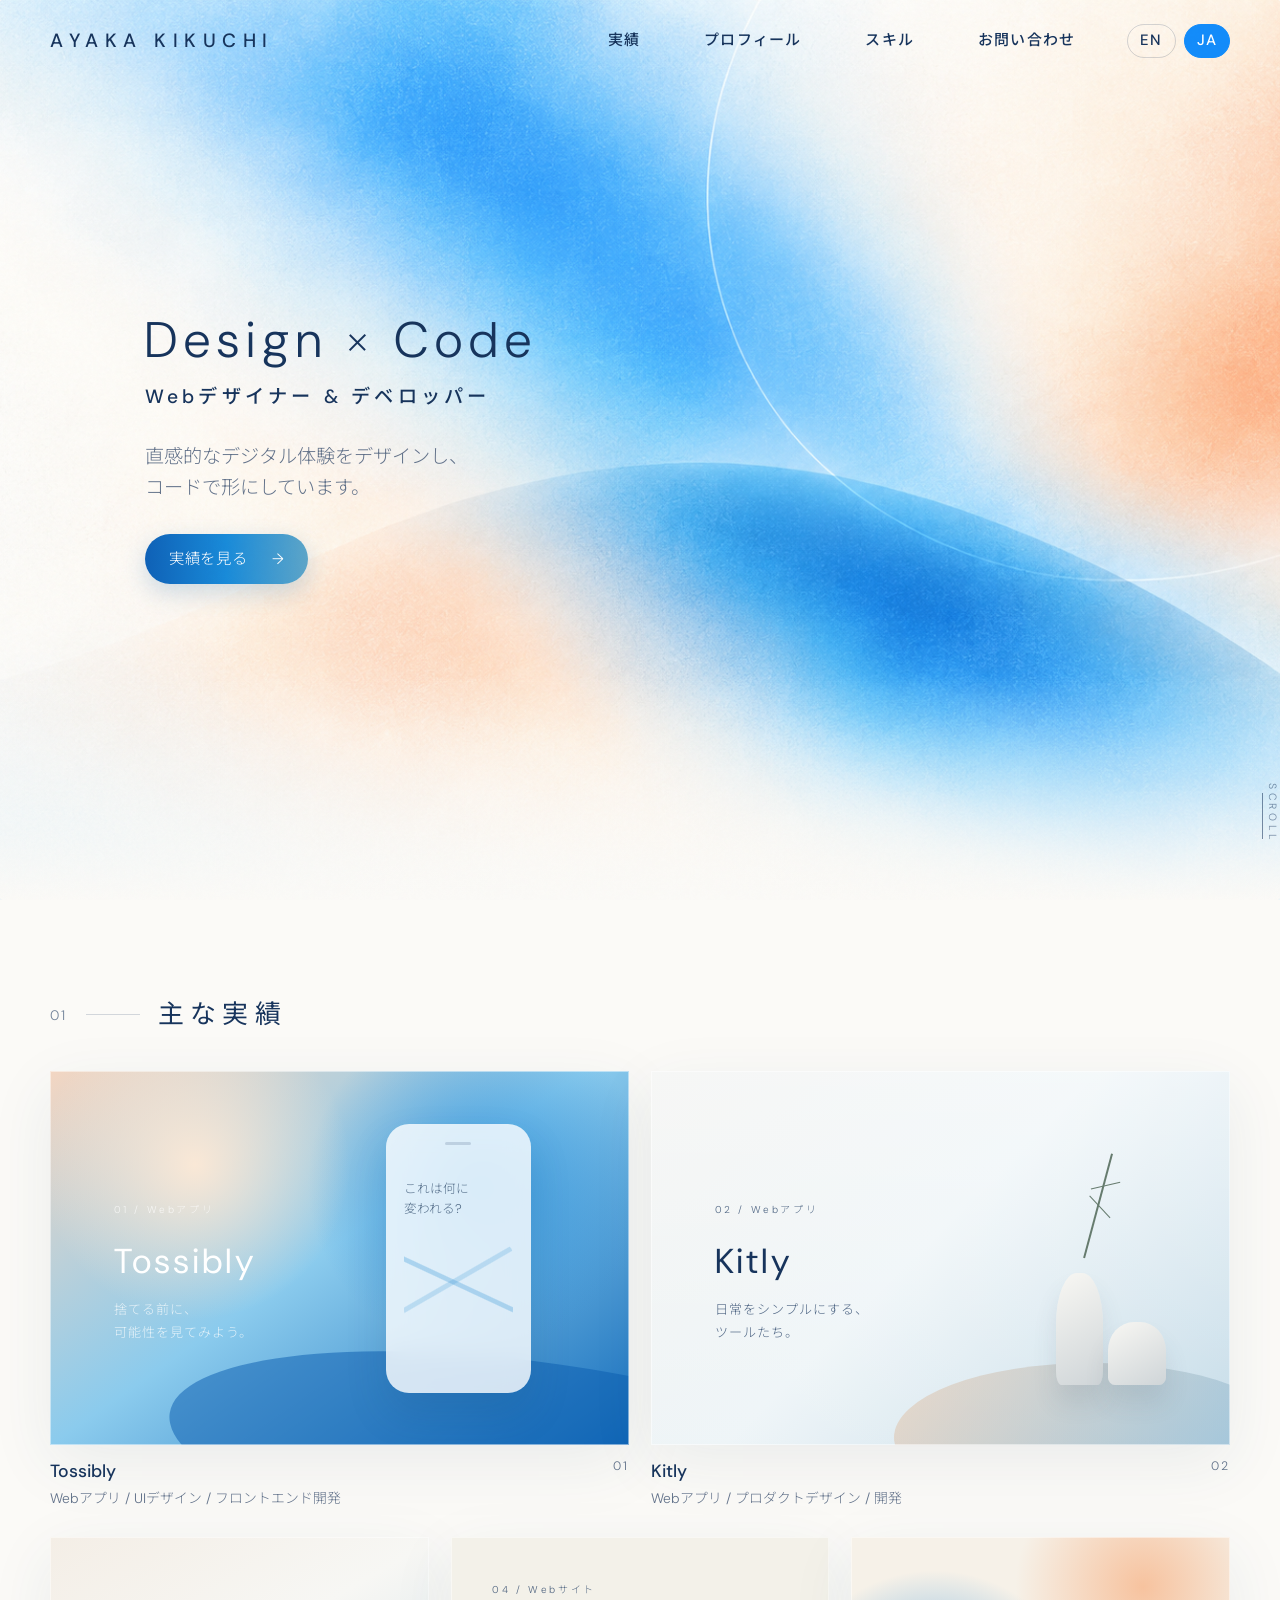
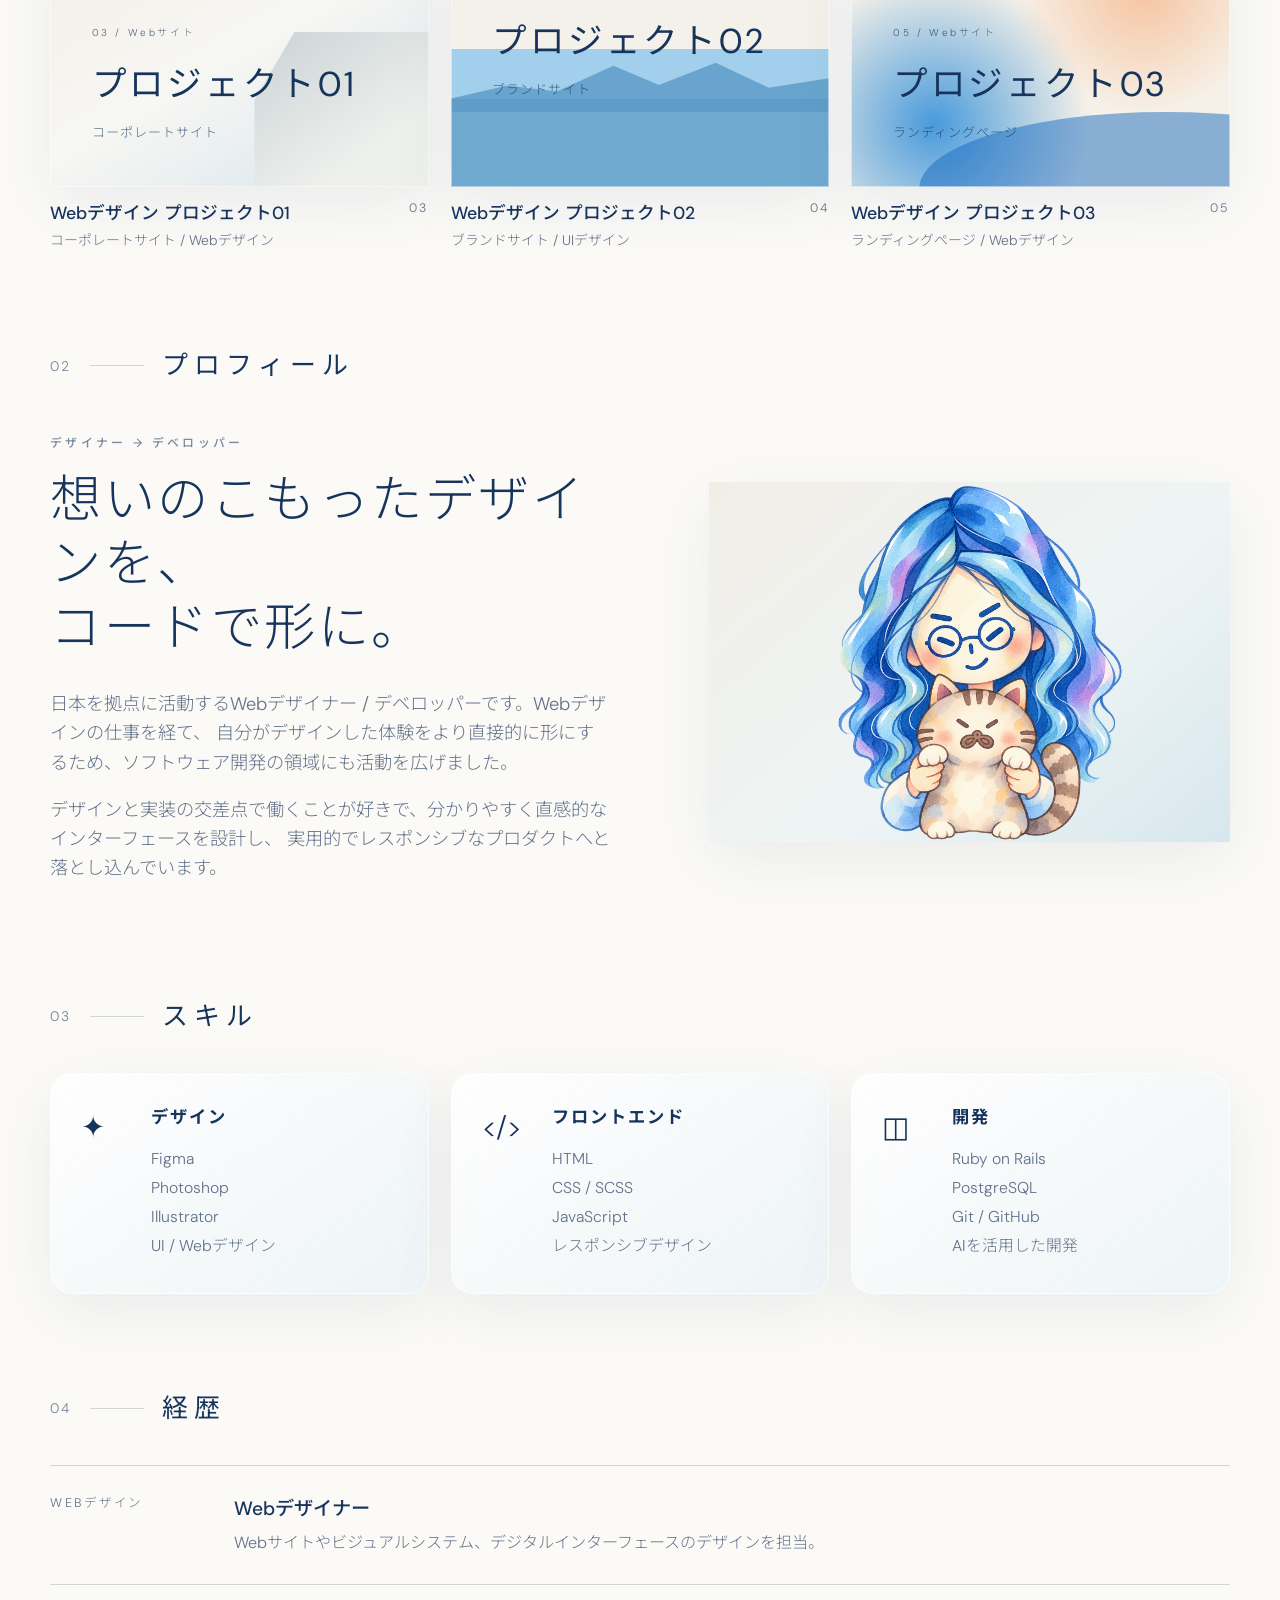
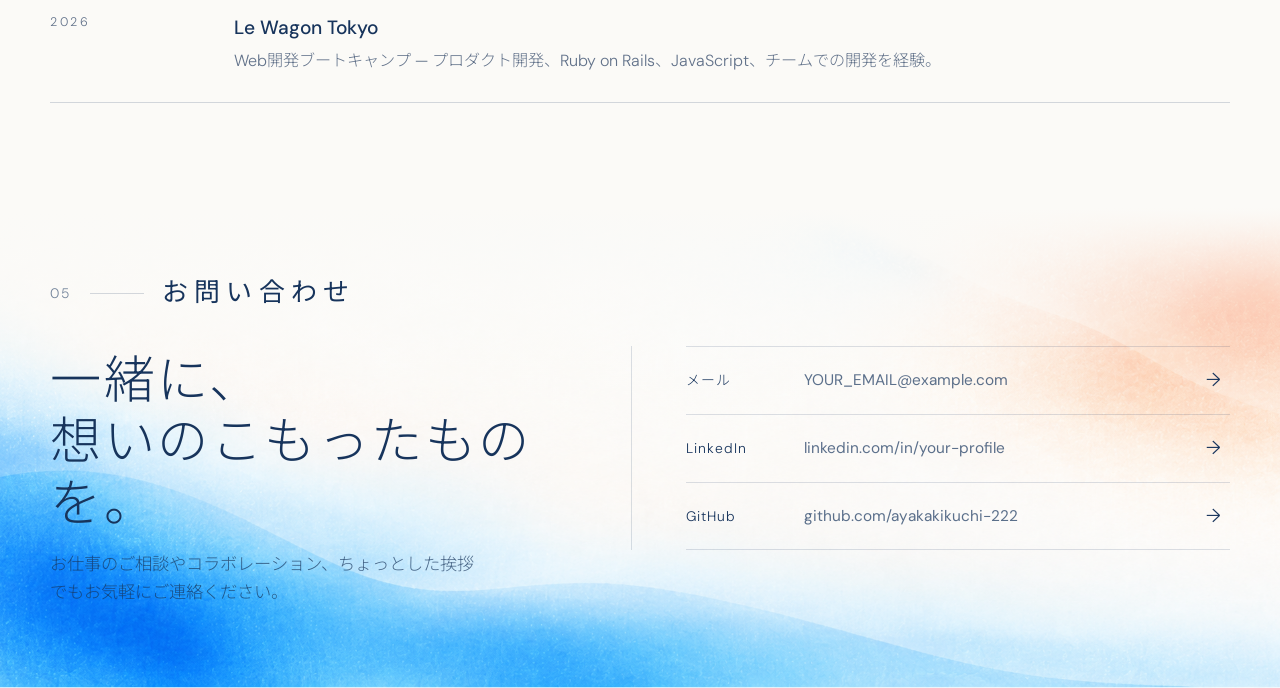
==== ja/index.html @ e50051cc "Developing profile page" ====
<!DOCTYPE html>
<html lang="ja">
<head>
  <meta charset="UTF-8" />
  <meta name="viewport" content="width=device-width, initial-scale=1.0" />
  <meta name="description" content="Ayaka Kikuchi — Webデザイナー / デベロッパーのポートフォリオ。" />
  <title>Ayaka Kikuchi | Design × Code</title>

  <link rel="preconnect" href="https://fonts.googleapis.com" />
  <link rel="preconnect" href="https://fonts.gstatic.com" crossorigin />
  <link
    href="https://fonts.googleapis.com/css2?family=DM+Sans:wght@300;400;500;600&family=Noto+Sans+JP:wght@300;400;500&display=swap"
    rel="stylesheet"
  />

  <link rel="stylesheet" href="../style.css" />
  <script src="../script.js" defer></script>
</head>
<body>
  <header class="site-header">
    <a class="brand" href="#top" aria-label="Ayaka Kikuchi home">AYAKA KIKUCHI</a>

    <button class="menu-toggle" type="button" aria-label="Open navigation" aria-expanded="false">
      <span></span>
      <span></span>
    </button>

    <nav class="site-nav" aria-label="Primary navigation">
      <a href="#work">実績</a>
      <a href="#about">プロフィール</a>
      <a href="#skills">スキル</a>
      <a href="#contact">お問い合わせ</a>
      <div class="lang-switch" aria-label="Language">
        <a href="../index.html" class="lang-switch__link">EN</a>
        <a href="index.html" class="lang-switch__link is-active">JA</a>
      </div>
    </nav>
  </header>

  <main id="top">
    <section class="hero">
      <div class="hero-inner">
        <div class="hero-copy reveal">
          <h1>Design <span>×</span> Code</h1>
          <p class="hero-role">Webデザイナー & デベロッパー</p>
          <p class="hero-lead">
            直感的なデジタル体験をデザインし、<br />
            コードで形にしています。
          </p>
          <a class="button button--primary" href="#work">実績を見る <span>→</span></a>
        </div>
      </div>

      <span class="scroll-note">SCROLL</span>
    </section>

    <section class="work section-shell" id="work">
      <div class="section-heading reveal">
        <div class="section-heading__title">
          <span>01</span>
          <i></i>
          <h2>主な実績</h2>
        </div>
      </div>

      <div class="project-grid project-grid--featured">
        <article class="project-card project-card--large reveal">
          <a href="#" class="project-card__visual project-visual project-visual--tossibly" aria-label="Tossibly project">
            <div class="project-visual__copy">
              <span>01 / Webアプリ</span>
              <strong>Tossibly</strong>
              <small>捨てる前に、<br />可能性を見てみよう。</small>
            </div>
            <div class="phone-mockup">
              <span class="phone-mockup__dot"></span>
              <p>これは何に<br />変われる?</p>
              <div class="mini-chart"></div>
            </div>
          </a>
          <div class="project-card__meta">
            <div>
              <h3>Tossibly</h3>
              <p>Webアプリ / UIデザイン / フロントエンド開発</p>
            </div>
            <span>01</span>
          </div>
        </article>

        <article class="project-card project-card--large reveal">
          <a href="#" class="project-card__visual project-visual project-visual--kitly" aria-label="Kitly project">
            <div class="project-visual__copy project-visual__copy--dark">
              <span>02 / Webアプリ</span>
              <strong>Kitly</strong>
              <small>日常をシンプルにする、<br />ツールたち。</small>
            </div>
            <div class="kitly-object kitly-object--one"></div>
            <div class="kitly-object kitly-object--two"></div>
            <div class="kitly-branch"></div>
          </a>
          <div class="project-card__meta">
            <div>
              <h3>Kitly</h3>
              <p>Webアプリ / プロダクトデザイン / 開発</p>
            </div>
            <span>02</span>
          </div>
        </article>
      </div>

      <div class="project-grid project-grid--small">
        <article class="project-card reveal">
          <a href="#" class="project-card__visual project-visual project-visual--web01" aria-label="Web Design Project 01">
            <div class="project-visual__copy project-visual__copy--dark">
              <span>03 / Webサイト</span>
              <strong>プロジェクト01</strong>
              <small>コーポレートサイト</small>
            </div>
            <div class="architecture-block"></div>
          </a>
          <div class="project-card__meta">
            <div>
              <h3>Webデザイン プロジェクト01</h3>
              <p>コーポレートサイト / Webデザイン</p>
            </div>
            <span>03</span>
          </div>
        </article>

        <article class="project-card reveal">
          <a href="#" class="project-card__visual project-visual project-visual--web02" aria-label="Web Design Project 02">
            <div class="project-visual__copy project-visual__copy--dark project-visual__copy--top">
              <span>04 / Webサイト</span>
              <strong>プロジェクト02</strong>
              <small>ブランドサイト</small>
            </div>
            <div class="landscape"></div>
          </a>
          <div class="project-card__meta">
            <div>
              <h3>Webデザイン プロジェクト02</h3>
              <p>ブランドサイト / UIデザイン</p>
            </div>
            <span>04</span>
          </div>
        </article>

        <article class="project-card reveal">
          <a href="#" class="project-card__visual project-visual project-visual--web03" aria-label="Web Design Project 03">
            <div class="project-visual__copy project-visual__copy--dark">
              <span>05 / Webサイト</span>
              <strong>プロジェクト03</strong>
              <small>ランディングページ</small>
            </div>
          </a>
          <div class="project-card__meta">
            <div>
              <h3>Webデザイン プロジェクト03</h3>
              <p>ランディングページ / Webデザイン</p>
            </div>
            <span>05</span>
          </div>
        </article>
      </div>
    </section>

    <section class="about section-shell" id="about">
      <div class="section-heading reveal">
        <div class="section-heading__title">
          <span>02</span>
          <i></i>
          <h2>プロフィール</h2>
        </div>
      </div>

      <div class="about-grid">
        <div class="about-copy reveal">
          <p class="about-kicker">デザイナー → デベロッパー</p>
          <h3>想いのこもったデザインを、<br />コードで形に。</h3>
          <p>
            日本を拠点に活動するWebデザイナー / デベロッパーです。Webデザインの仕事を経て、
            自分がデザインした体験をより直接的に形にするため、ソフトウェア開発の領域にも活動を広げました。
          </p>
          <p>
            デザインと実装の交差点で働くことが好きで、分かりやすく直感的なインターフェースを設計し、
            実用的でレスポンシブなプロダクトへと落とし込んでいます。
          </p>
        </div>

        <div class="about-art reveal">
          <img src="../images/me-illustration.png" alt="菊地彩のイラスト" />
        </div>
      </div>
    </section>

    <section class="skills section-shell" id="skills">
      <div class="section-heading reveal">
        <div class="section-heading__title">
          <span>03</span>
          <i></i>
          <h2>スキル</h2>
        </div>
      </div>

      <div class="skill-grid">
        <article class="skill-card reveal">
          <span class="skill-card__icon">✦</span>
          <div>
            <h3>デザイン</h3>
            <p>Figma</p>
            <p>Photoshop</p>
            <p>Illustrator</p>
            <p>UI / Webデザイン</p>
          </div>
        </article>

        <article class="skill-card reveal">
          <span class="skill-card__icon">&lt;/&gt;</span>
          <div>
            <h3>フロントエンド</h3>
            <p>HTML</p>
            <p>CSS / SCSS</p>
            <p>JavaScript</p>
            <p>レスポンシブデザイン</p>
          </div>
        </article>

        <article class="skill-card reveal">
          <span class="skill-card__icon">◫</span>
          <div>
            <h3>開発</h3>
            <p>Ruby on Rails</p>
            <p>PostgreSQL</p>
            <p>Git / GitHub</p>
            <p>AIを活用した開発</p>
          </div>
        </article>
      </div>
    </section>

    <section class="experience section-shell">
      <div class="section-heading reveal">
        <div class="section-heading__title">
          <span>04</span>
          <i></i>
          <h2>経歴</h2>
        </div>
      </div>

      <div class="experience-list reveal">
        <div class="experience-row">
          <span>WEBデザイン</span>
          <div>
            <h3>Webデザイナー</h3>
            <p>Webサイトやビジュアルシステム、デジタルインターフェースのデザインを担当。</p>
          </div>
        </div>
        <div class="experience-row">
          <span>2026</span>
          <div>
            <h3>Le Wagon Tokyo</h3>
            <p>Web開発ブートキャンプ — プロダクト開発、Ruby on Rails、JavaScript、チームでの開発を経験。</p>
          </div>
        </div>
      </div>
    </section>

    <section class="contact" id="contact">
      <div class="section-shell contact-inner">
        <div class="contact-copy reveal">
          <div class="section-heading section-heading--light">
            <div class="section-heading__title">
              <span>05</span>
              <i></i>
              <h2>お問い合わせ</h2>
            </div>
          </div>
          <h3>一緒に、<br />想いのこもったものを。</h3>
          <p>お仕事のご相談やコラボレーション、ちょっとした挨拶でもお気軽にご連絡ください。</p>
        </div>

        <div class="contact-links reveal">
          <a href="mailto:YOUR_EMAIL@example.com">
            <span>メール</span>
            <strong>YOUR_EMAIL@example.com</strong>
            <i>→</i>
          </a>
          <a href="YOUR_LINKEDIN_URL" target="_blank" rel="noreferrer">
            <span>LinkedIn</span>
            <strong>linkedin.com/in/your-profile</strong>
            <i>→</i>
          </a>
          <a href="https://github.com/ayakakikuchi-222" target="_blank" rel="noreferrer">
            <span>GitHub</span>
            <strong>github.com/ayakakikuchi-222</strong>
            <i>→</i>
          </a>
        </div>
      </div>
    </section>
  </main>
</body>
</html>
---- style.css ----
:root {
  --ink: #17345c;
  --ink-soft: #62728a;
  --paper: #fbfaf7;
  --paper-blue: #eff6fb;
  --blue: #198bd9;
  --blue-deep: #0f61b7;
  --blue-light: #86c9ee;
  --orange: #f0a272;
  --orange-light: #f7d2bb;
  --line: rgba(23, 52, 92, 0.18);
  --card: rgba(255, 255, 255, 0.62);
  --radius: 22px;
  --shadow: 0 18px 60px rgba(42, 72, 102, 0.08);
  --mainblue: #138CFA;
  --mainorange: #FD9466;
}

* {
  box-sizing: border-box;
}

html {
  scroll-behavior: smooth;
  font-size: 120%;
}

body {
  margin: 0;
  color: var(--ink);
  background: var(--paper);
  font-family: "DM Sans", "Noto Sans JP", sans-serif;
  font-weight: 300;
  line-height: 1.6;
  overflow-x: hidden;
}

body::before {
  content: "";
  position: fixed;
  inset: 0;
  pointer-events: none;
  z-index: 99;
  opacity: 0.19;
  mix-blend-mode: multiply;
  background-image: url("data:image/svg+xml,%3Csvg viewBox='0 0 180 180' xmlns='http://www.w3.org/2000/svg'%3E%3Cfilter id='noise'%3E%3CfeTurbulence type='fractalNoise' baseFrequency='.85' numOctaves='4' stitchTiles='stitch'/%3E%3C/filter%3E%3Crect width='100%25' height='100%25' filter='url(%23noise)' opacity='.09'/%3E%3C/svg%3E");
}

a {
  color: inherit;
  text-decoration: none;
}

button,
a {
  -webkit-tap-highlight-color: transparent;
}

.section-shell,
.site-header {
  width: min(1180px, calc(100% - 64px));
  margin-inline: auto;
}

.site-header {
  height: 82px;
  display: flex;
  align-items: center;
  justify-content: space-between;
  position: fixed;
  top: 0;
  left: 0;
  right: 0;
  z-index: 50;
  background: rgba(251, 250, 247, 0);
  backdrop-filter: blur(0px);
  -webkit-backdrop-filter: blur(0px);
  transition: background .4s ease, backdrop-filter .4s ease, -webkit-backdrop-filter .4s ease;
}

.site-header.is-scrolled {
  background: rgba(251, 250, 247, 0.68);
  backdrop-filter: blur(16px);
  -webkit-backdrop-filter: blur(16px);
}

.brand {
  font-size: 1rem;
  font-weight: 500;
  letter-spacing: 0.34em;
}

.site-nav {
  display: flex;
  align-items: center;
  gap: 40px;
}

.site-nav a {
  font-size: 0.78rem;
  font-weight: 500;
  letter-spacing: 0.08em;
  padding: 4px 12px;
  border-radius: 999px;
  transition: background-color 0.25s ease, color 0.25s ease;
}

.site-nav a:hover {
  background-color: var(--blue-deep);
  color: #fff;
}

.lang-switch {
  display: flex;
  align-items: center;
  gap: 8px;
}

.lang-switch__link {
  border: 1px solid var(--line);
}

.lang-switch__link:hover {
  border-color: var(--mainblue);
}

.lang-switch__link.is-active {
  background-color: var(--mainblue);
  color: #fff;
  border-color: var(--mainblue);
}

.menu-toggle {
  display: none;
  border: 0;
  background: transparent;
  padding: 8px;
}

.menu-toggle span {
  width: 22px;
  height: 1px;
  background: var(--ink);
  display: block;
  margin: 5px 0;
}

.hero {
  min-height: 100vh;
  position: relative;
  display: flex;
  align-items: center;
  overflow: hidden;
  border-radius: 2px;
  isolation: isolate;
  background-image: url("images/hero-bg-desktop.png");
  background-size: cover;
  background-position: center;
  background-repeat: no-repeat;
}

.hero::before {
  content: "";
  position: absolute;
  left: 0;
  right: 0;
  bottom: 0;
  height: 25vh;
  z-index: -1;
  pointer-events: none;
  background: linear-gradient(to bottom, transparent, var(--paper));
}

.hero-inner {
  width: 78%;
  margin-inline: auto;
  position: relative;
  z-index: 2;
}

.hero-copy {
  padding-left: 4px;
  max-width: 620px;
  position: relative;
}

.hero h1 {
  margin: 0;
  font-size: clamp(2.6rem, 3vw, 3.8rem);
  line-height: 0.96;
  font-weight: 300;
  letter-spacing: 0.14em;
  white-space: nowrap;
}

.hero h1 span {
  font-weight: 200;
}

.hero-role {
  margin: 18px 0 0;
  font-size: 1rem;
  font-weight: 500;
  letter-spacing: 0.22em;
}

.hero-lead {
  margin: 30px 0 0;
  color: var(--ink-soft);
  font-size: 1rem;
}

.button {
  display: inline-flex;
  align-items: center;
  gap: 24px;
  margin-top: 30px;
  padding: 13px 24px;
  border-radius: 999px;
  font-size: 0.8rem;
  letter-spacing: 0.05em;
}

.button--primary {
  color: #fff;
  background: linear-gradient(90deg, var(--blue-deep), var(--blue), #5da5c8);
  box-shadow: 0 9px 25px rgba(35, 116, 177, 0.22);
  transition: transform .25s ease, box-shadow .25s ease;
}

.button--primary:hover {
  transform: translateY(-2px);
  box-shadow: 0 12px 28px rgba(35, 116, 177, 0.3);
}

.scroll-note {
  position: absolute;
  right: 0;
  bottom: 56px;
  writing-mode: vertical-rl;
  font-size: 0.55rem;
  letter-spacing: 0.35em;
  opacity: .55;
}

.scroll-note::after {
  content: "";
  display: block;
  width: 1px;
  height: 46px;
  margin: 10px auto 0;
  background: currentColor;
}

.work,
.about,
.skills,
.experience {
  padding-top: 94px;
}

.section-heading {
  display: flex;
  align-items: center;
  justify-content: space-between;
  margin-bottom: 36px;
}

.section-heading__title {
  display: flex;
  align-items: center;
  gap: 18px;
}

.section-heading__title > span {
  font-size: 0.72rem;
  letter-spacing: 0.18em;
  opacity: .6;
}

.section-heading__title i {
  width: 54px;
  height: 1px;
  background: var(--line);
}

.section-heading h2 {
  margin: 0;
  font-size: 1.35rem;
  font-weight: 400;
  letter-spacing: 0.24em;
}

.project-grid {
  display: grid;
  gap: 22px;
}

.project-grid--featured {
  grid-template-columns: repeat(2, minmax(0, 1fr));
}

.project-grid--small {
  grid-template-columns: repeat(3, minmax(0, 1fr));
  margin-top: 28px;
}

.project-card__visual {
  display: block;
  aspect-ratio: 1.52 / 1;
  position: relative;
  overflow: hidden;
  background: #eef3f5;
  box-shadow: var(--shadow);
}

.project-card--large .project-card__visual {
  aspect-ratio: 1.55 / 1;
}

.project-card__visual::after {
  content: "";
  position: absolute;
  inset: 0;
  border: 1px solid rgba(255,255,255,.48);
  pointer-events: none;
}

.project-card__meta {
  display: flex;
  justify-content: space-between;
  gap: 20px;
  margin-top: 12px;
}

.project-card__meta h3 {
  margin: 0;
  font-size: .92rem;
  font-weight: 500;
}

.project-card__meta p {
  margin: 2px 0 0;
  font-size: .72rem;
  color: var(--ink-soft);
}

.project-card__meta > span {
  font-size: .64rem;
  letter-spacing: .18em;
  color: var(--ink-soft);
}

.project-visual__copy {
  position: absolute;
  left: 11%;
  top: 35%;
  z-index: 3;
  color: white;
}

.project-visual__copy--dark {
  color: var(--ink);
}

.project-visual__copy--top {
  top: 18%;
}

.project-visual__copy span {
  display: block;
  margin-bottom: 16px;
  font-size: .52rem;
  letter-spacing: .26em;
  opacity: .72;
}

.project-visual__copy strong {
  display: block;
  font-size: 1.8rem;
  font-weight: 400;
  letter-spacing: .08em;
}

.project-visual__copy small {
  display: block;
  margin-top: 10px;
  font-size: .68rem;
  line-height: 1.7;
  letter-spacing: .08em;
  opacity: .74;
}

.project-visual--tossibly {
  background:
    radial-gradient(circle at 25% 25%, rgba(255, 234, 214, .92), transparent 30%),
    radial-gradient(circle at 74% 30%, rgba(49, 148, 221, .84), transparent 34%),
    linear-gradient(145deg, #f3d6c2 0%, #8bcbed 48%, #176fbd 100%);
}

.project-visual--tossibly::before {
  content: "";
  position: absolute;
  width: 130%;
  height: 55%;
  left: 20%;
  bottom: -33%;
  border-radius: 50%;
  background: rgba(12, 94, 177, .52);
  transform: rotate(8deg);
}

.phone-mockup {
  width: 25%;
  min-width: 108px;
  height: 72%;
  border-radius: 23px;
  background: rgba(255,255,255,.8);
  position: absolute;
  right: 17%;
  top: 14%;
  padding: 18px;
  box-shadow: 0 20px 40px rgba(23, 74, 113, .15);
  backdrop-filter: blur(12px);
}

.phone-mockup__dot {
  width: 26px;
  height: 3px;
  border-radius: 999px;
  display: block;
  margin: 0 auto 34px;
  background: rgba(23,52,92,.16);
}

.phone-mockup p {
  margin: 0;
  color: #58718c;
  font-size: .66rem;
  line-height: 1.6;
}

.mini-chart {
  height: 34%;
  margin-top: 24px;
  border-radius: 12px;
  background:
    linear-gradient(150deg, transparent 45%, rgba(72,159,218,.25) 46%, rgba(72,159,218,.25) 49%, transparent 50%),
    linear-gradient(25deg, transparent 46%, rgba(72,159,218,.35) 47%, rgba(72,159,218,.35) 50%, transparent 51%);
}

.project-visual--kitly {
  background:
    linear-gradient(180deg, rgba(255,255,255,.42), rgba(255,255,255,.08)),
    linear-gradient(135deg, #f0f1ef 0%, #edf4f7 47%, #bfd8e6 100%);
}

.project-visual--kitly::before {
  content: "";
  position: absolute;
  width: 68%;
  height: 40%;
  right: -10%;
  bottom: -18%;
  border-radius: 50%;
  background: linear-gradient(120deg, rgba(233, 178, 134, .38), rgba(105, 173, 216, .45));
}

.kitly-object {
  position: absolute;
  bottom: 16%;
  background: linear-gradient(150deg, #f8f7f3, #cfd5d8);
  box-shadow: 0 18px 25px rgba(63,82,96,.12);
}

.kitly-object--one {
  width: 8%;
  height: 30%;
  right: 22%;
  border-radius: 45% 45% 12% 12%;
}

.kitly-object--two {
  width: 10%;
  height: 17%;
  right: 11%;
  border-radius: 45% 45% 12% 12%;
}

.kitly-branch {
  position: absolute;
  width: 2px;
  height: 29%;
  right: 25%;
  top: 21%;
  background: #667b6e;
  transform: rotate(15deg);
  transform-origin: bottom;
}

.kitly-branch::before,
.kitly-branch::after {
  content: "";
  position: absolute;
  width: 30px;
  height: 1px;
  background: #667b6e;
  left: -12px;
}

.kitly-branch::before {
  top: 30%;
  transform: rotate(-28deg);
}

.kitly-branch::after {
  top: 50%;
  transform: rotate(32deg);
}

.project-visual--web01 {
  background: linear-gradient(150deg, #f4eee6 0%, #f7f7f4 48%, #d6e3ea 100%);
}

.architecture-block {
  width: 48%;
  height: 80%;
  position: absolute;
  right: -2%;
  bottom: -18%;
  background: linear-gradient(145deg, #cad3d5, #eef0ed 62%);
  clip-path: polygon(22% 0, 100% 0, 100% 100%, 0 100%, 0 34%);
}

.project-visual--web02 {
  background: linear-gradient(#f3f1e9 0 45%, #a2cfeb 45% 65%, #6fa9d0 65% 100%);
}

.landscape {
  position: absolute;
  left: 0;
  right: 0;
  bottom: 30%;
  height: 24%;
  background: #5c9bc7;
  clip-path: polygon(0 78%, 15% 56%, 28% 66%, 43% 23%, 55% 55%, 70% 18%, 84% 60%, 100% 44%, 100% 100%, 0 100%);
  opacity: .82;
}

.project-visual--web03 {
  background:
    radial-gradient(circle at 77% 20%, rgba(247,179,134,.75), transparent 36%),
    radial-gradient(circle at 22% 75%, rgba(53,145,218,.9), transparent 44%),
    #f6f1e8;
}

.project-visual--web03::before {
  content: "";
  position: absolute;
  width: 130%;
  height: 62%;
  left: 18%;
  bottom: -32%;
  border-radius: 50%;
  background: rgba(16, 101, 191, .48);
}

.about-grid {
  display: grid;
  grid-template-columns: minmax(0, 1fr) minmax(420px, .9fr);
  gap: 80px;
  align-items: center;
}

.about-kicker {
  font-size: .62rem;
  letter-spacing: .28em;
  font-weight: 500;
  opacity: .58;
}

.about-copy h3 {
  margin: 15px 0 30px;
  font-size: clamp(2.1rem, 4vw, 3.6rem);
  font-weight: 300;
  line-height: 1.25;
  letter-spacing: .05em;
}

.about-copy > p:not(.about-kicker) {
  color: var(--ink-soft);
  max-width: 560px;
  font-size: .95rem;
}

.about-art {
  aspect-ratio: 1.45 / 1;
  position: relative;
  overflow: hidden;
  background: linear-gradient(140deg, #f1eee7 0%, #eef4f5 58%, #d7e7ed 100%);
  box-shadow: var(--shadow);
}

.about-art img {
  width: 100%;
  height: 100%;
  object-fit: contain;
  object-position: center;
  display: block;
}

.skill-grid {
  display: grid;
  grid-template-columns: repeat(3, 1fr);
  gap: 22px;
}

.skill-card {
  min-height: 190px;
  border-radius: var(--radius);
  padding: 30px;
  display: flex;
  align-items: flex-start;
  gap: 28px;
  background: linear-gradient(145deg, rgba(255,255,255,.84), rgba(232,241,246,.7));
  border: 1px solid rgba(255,255,255,.7);
  box-shadow: var(--shadow);
}

.skill-card__icon {
  min-width: 42px;
  font-size: 1.5rem;
}

.skill-card h3 {
  margin: 0 0 14px;
  font-size: .9rem;
  letter-spacing: .12em;
}

.skill-card p {
  margin: 4px 0;
  color: var(--ink-soft);
  font-size: .82rem;
}

.experience {
  padding-bottom: 105px;
}

.experience-list {
  border-top: 1px solid var(--line);
}

.experience-row {
  display: grid;
  grid-template-columns: 160px 1fr;
  gap: 24px;
  padding: 28px 0;
  border-bottom: 1px solid var(--line);
}

.experience-row > span {
  font-size: .65rem;
  letter-spacing: .22em;
  color: var(--ink-soft);
}

.experience-row h3 {
  margin: 0;
  font-size: 1rem;
  font-weight: 500;
}

.experience-row p {
  margin: 5px 0 0;
  font-size: .84rem;
  color: var(--ink-soft);
}

.contact {
  min-height: 480px;
  position: relative;
  overflow: hidden;
  background-image: url("images/footer-desktop.png");
  background-size: cover;
  background-position: center;
  background-repeat: no-repeat;
}

.contact::before {
  content: "";
  position: absolute;
  left: 0;
  right: 0;
  top: 0;
  height: 25vh;
  z-index: 0;
  pointer-events: none;
  background: linear-gradient(to bottom, var(--paper), transparent);
}

.contact-inner {
  min-height: 480px;
  display: grid;
  grid-template-columns: .9fr 1.1fr;
  align-items: center;
  gap: 90px;
  position: relative;
  z-index: 1;
}

.contact-copy h3 {
  margin: 16px 0;
  font-size: clamp(2rem, 4vw, 3.6rem);
  line-height: 1.2;
  font-weight: 300;
  letter-spacing: .05em;
}

.contact-copy > p {
  max-width: 430px;
  font-size: .9rem;
  color: rgba(23,52,92,.72);
}

.contact-links {
  border-left: 1px solid rgba(23,52,92,.15);
  padding-left: 54px;
}

.contact-links a {
  display: grid;
  grid-template-columns: 100px 1fr 24px;
  align-items: center;
  gap: 18px;
  padding: 18px 0;
  border-bottom: 1px solid rgba(23,52,92,.15);
}

.contact-links a:first-child {
  border-top: 1px solid rgba(23,52,92,.15);
}

.contact-links span {
  font-size: .72rem;
  letter-spacing: .08em;
}

.contact-links strong {
  font-size: .8rem;
  font-weight: 400;
  color: rgba(23,52,92,.7);
}

.contact-links i {
  font-style: normal;
  transition: transform .2s ease;
}

.contact-links a:hover i {
  transform: translateX(4px);
}

.reveal {
  opacity: 0;
  transform: translateY(18px);
  transition: opacity .7s ease, transform .7s ease;
}

.reveal.is-visible {
  opacity: 1;
  transform: translateY(0);
}

@media (max-width: 900px) {
  .section-shell,
  .site-header {
    width: min(100% - 36px, 760px);
  }

  .site-header {
    height: 72px;
  }

  .menu-toggle {
    display: block;
    position: relative;
    z-index: 60;
  }

  .site-nav {
    position: fixed;
    inset: 0;
    display: flex;
    flex-direction: column;
    justify-content: center;
    gap: 28px;
    background: rgba(251,250,247,.96);
    backdrop-filter: blur(18px);
    opacity: 0;
    visibility: hidden;
    transition: opacity .25s ease, visibility .25s ease;
  }

  .site-nav.is-open {
    opacity: 1;
    visibility: visible;
  }

  .site-nav a {
    font-size: 1.25rem;
  }

  .hero {
    min-height: 100vh;
    background-image: url("images/hero-bg-mobile.png");
  }

  .hero-inner {
    width: min(100% - 56px, 760px);
  }

  .hero h1 {
    font-size: clamp(2.2rem, 6vw, 3.4rem);
  }

  .scroll-note {
    display: none;
  }

  .contact {
    background-image: url("images/footer-mobile.png");
  }

  .project-grid--featured,
  .project-grid--small,
  .skill-grid,
  .contact-inner {
    grid-template-columns: 1fr;
  }

  .project-grid--small {
    margin-top: 22px;
  }

  .about-grid {
    grid-template-columns: 1fr;
    gap: 40px;
  }

  .about-art {
    max-width: 650px;
  }

  .contact-inner {
    gap: 44px;
    padding-top: 80px;
    padding-bottom: 80px;
  }

  .contact-links {
    border-left: 0;
    padding-left: 0;
  }
}

@media (max-width: 620px) {
  .section-shell,
  .site-header {
    width: min(100% - 28px, 560px);
  }

  .hero-inner {
    width: min(100% - 40px, 560px);
  }

  .hero h1 {
    font-size: clamp(1.7rem, 9vw, 2.6rem);
    letter-spacing: .08em;
  }

  .hero-role {
    font-size: .82rem;
    letter-spacing: .16em;
  }

  .hero-lead br {
    display: none;
  }

  .section-heading {
    align-items: flex-start;
  }

  .section-heading__title {
    gap: 12px;
  }

  .section-heading__title i {
    width: 28px;
  }

  .section-heading h2 {
    font-size: 1.05rem;
  }

  .project-card__visual,
  .project-card--large .project-card__visual {
    aspect-ratio: 1.25 / 1;
  }

  .project-visual__copy strong {
    font-size: 1.45rem;
  }

  .phone-mockup {
    right: 8%;
    width: 30%;
  }

  .skill-card {
    min-height: 0;
  }

  .experience-row {
    grid-template-columns: 1fr;
    gap: 10px;
  }

  .contact-links a {
    grid-template-columns: 72px 1fr 18px;
    gap: 10px;
  }

  .contact-links strong {
    overflow-wrap: anywhere;
  }
}

@media (prefers-reduced-motion: reduce) {
  html {
    scroll-behavior: auto;
  }

  *,
  *::before,
  *::after {
    animation-duration: 0.01ms !important;
    animation-iteration-count: 1 !important;
    transition-duration: 0.01ms !important;
  }

  .reveal {
    opacity: 1;
    transform: none;
  }
}
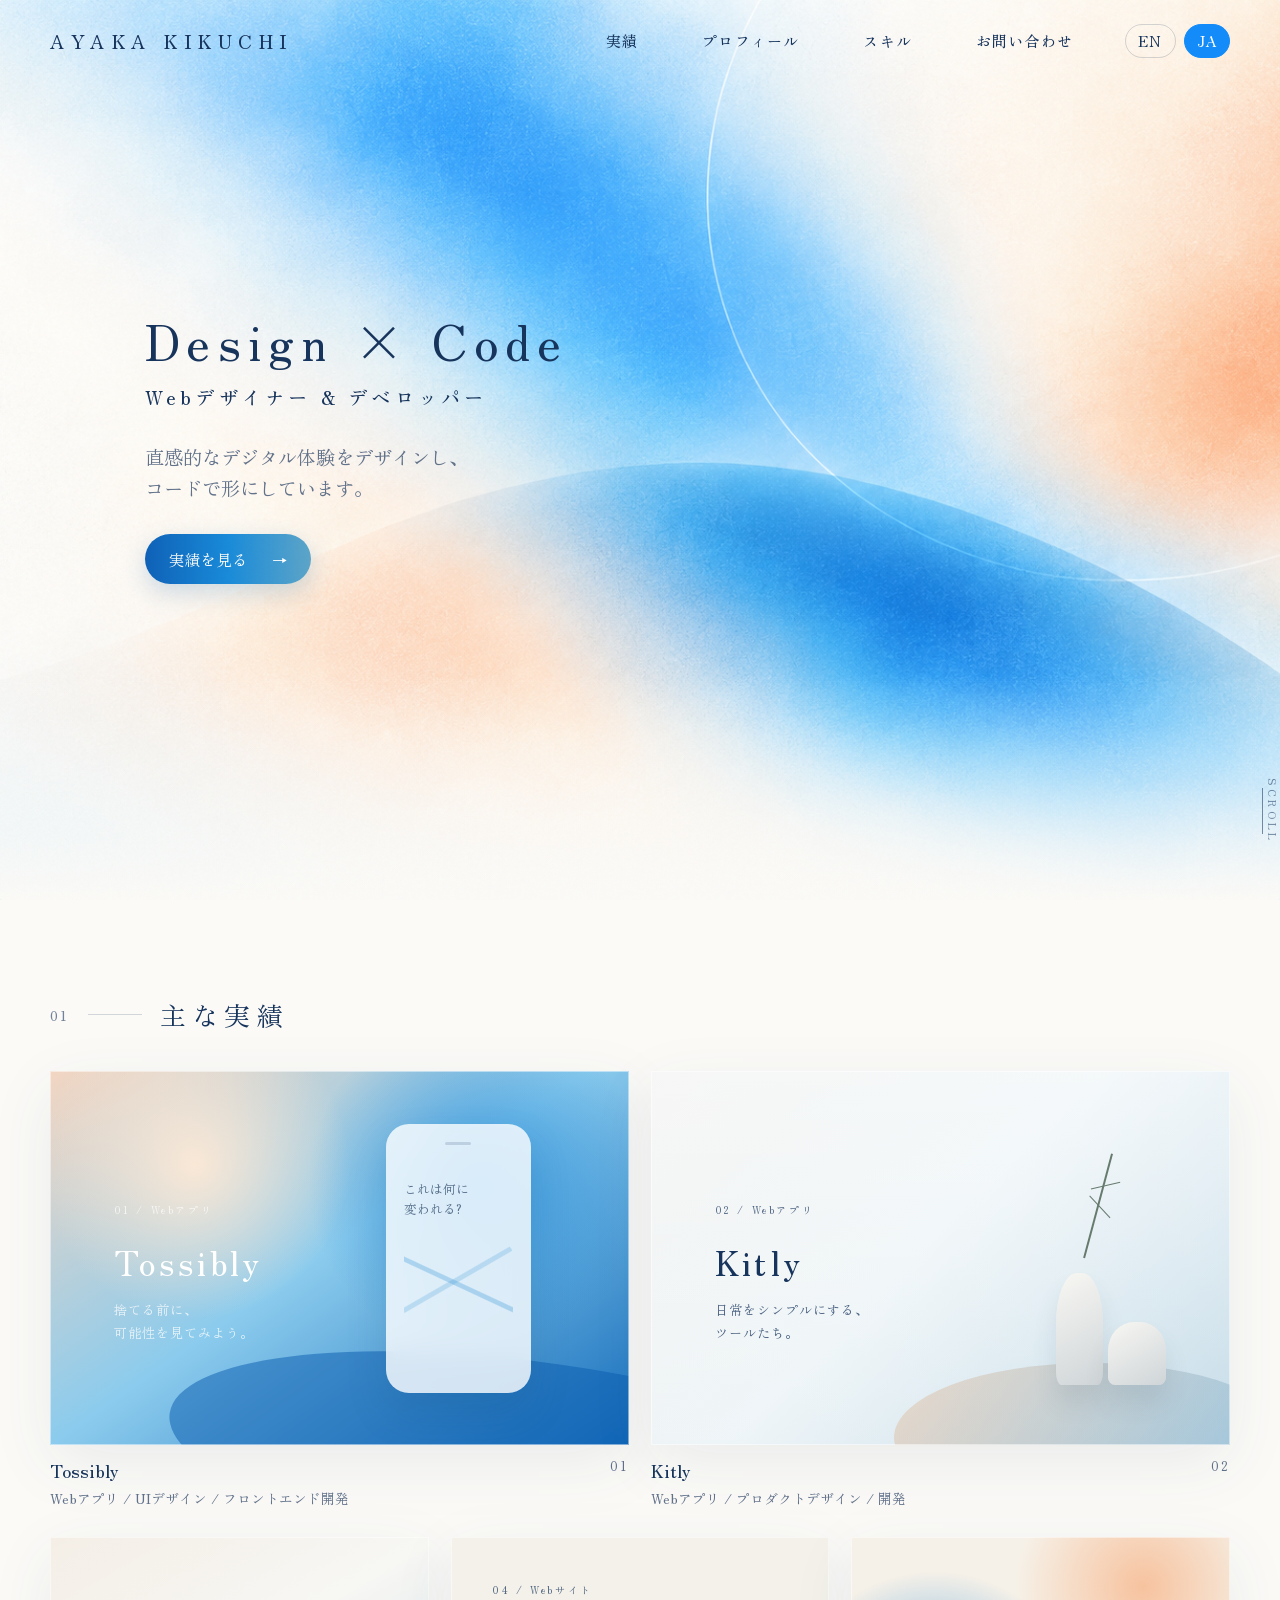
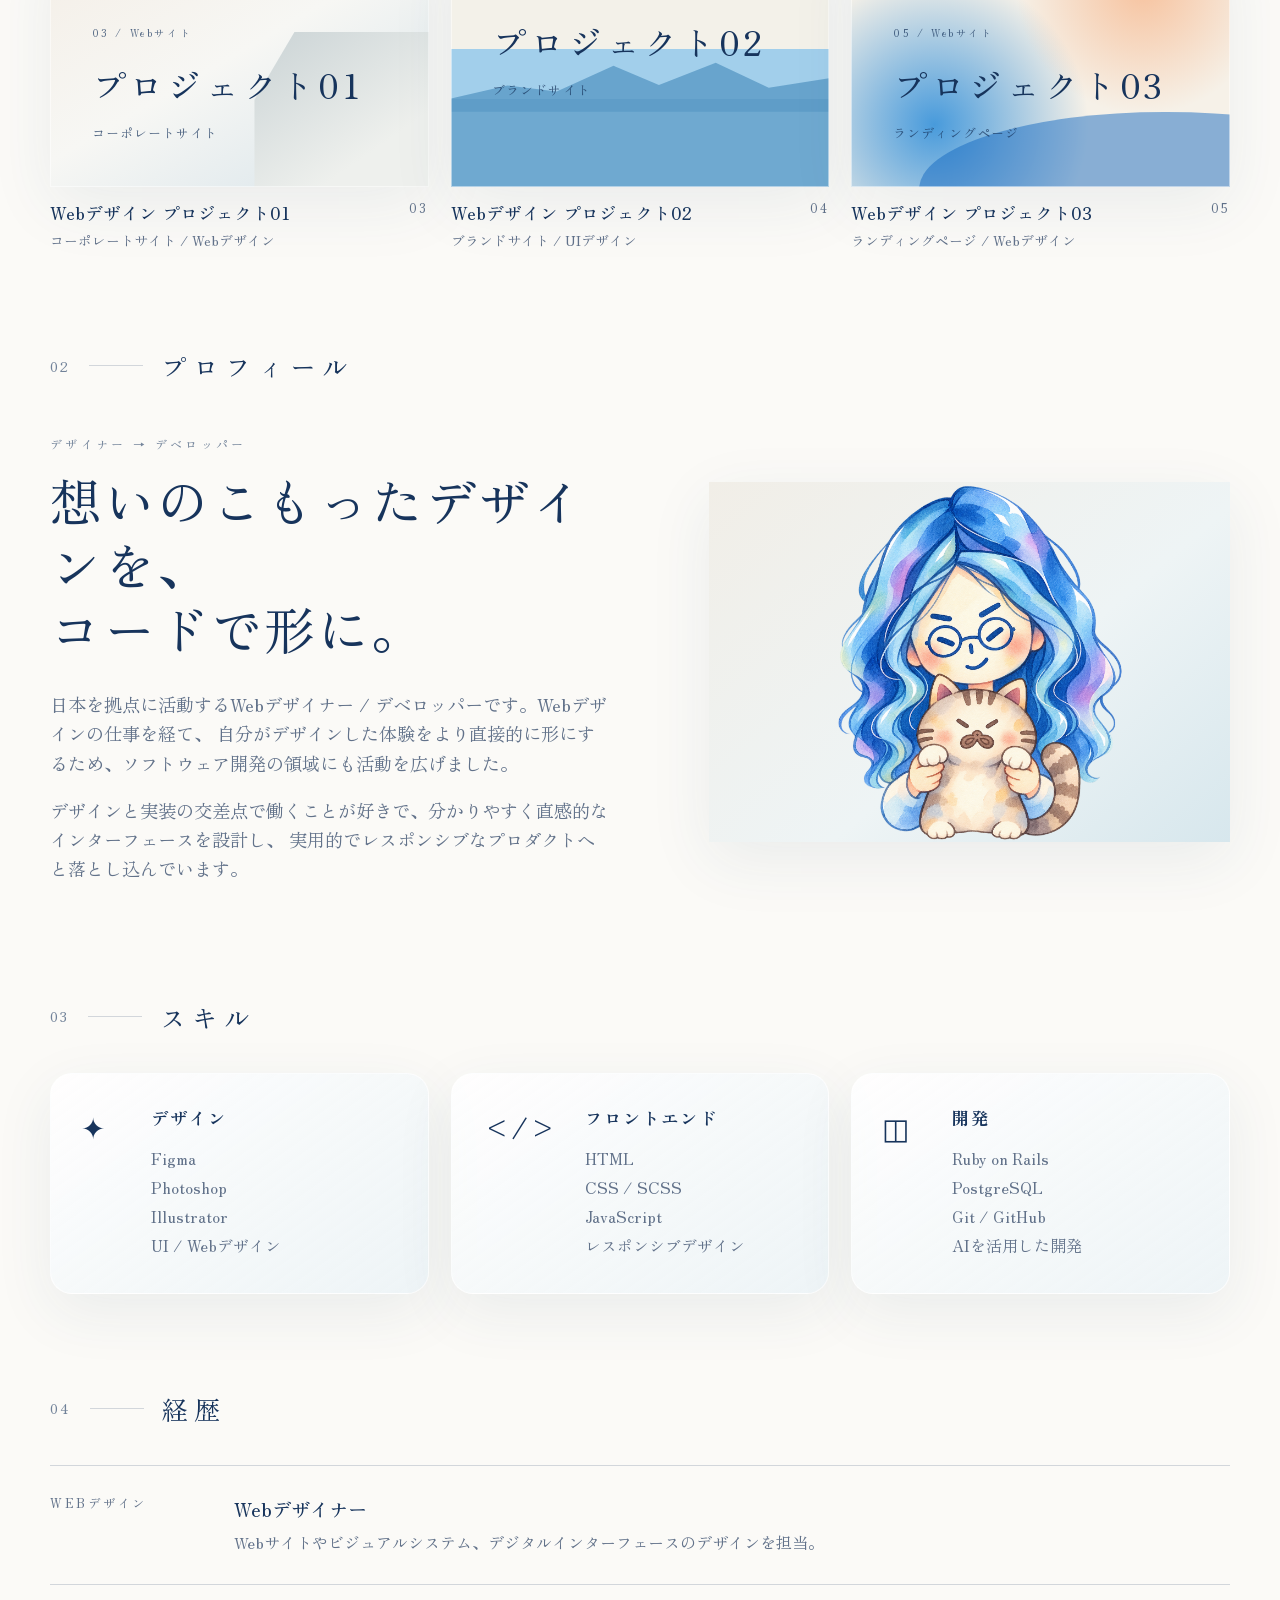
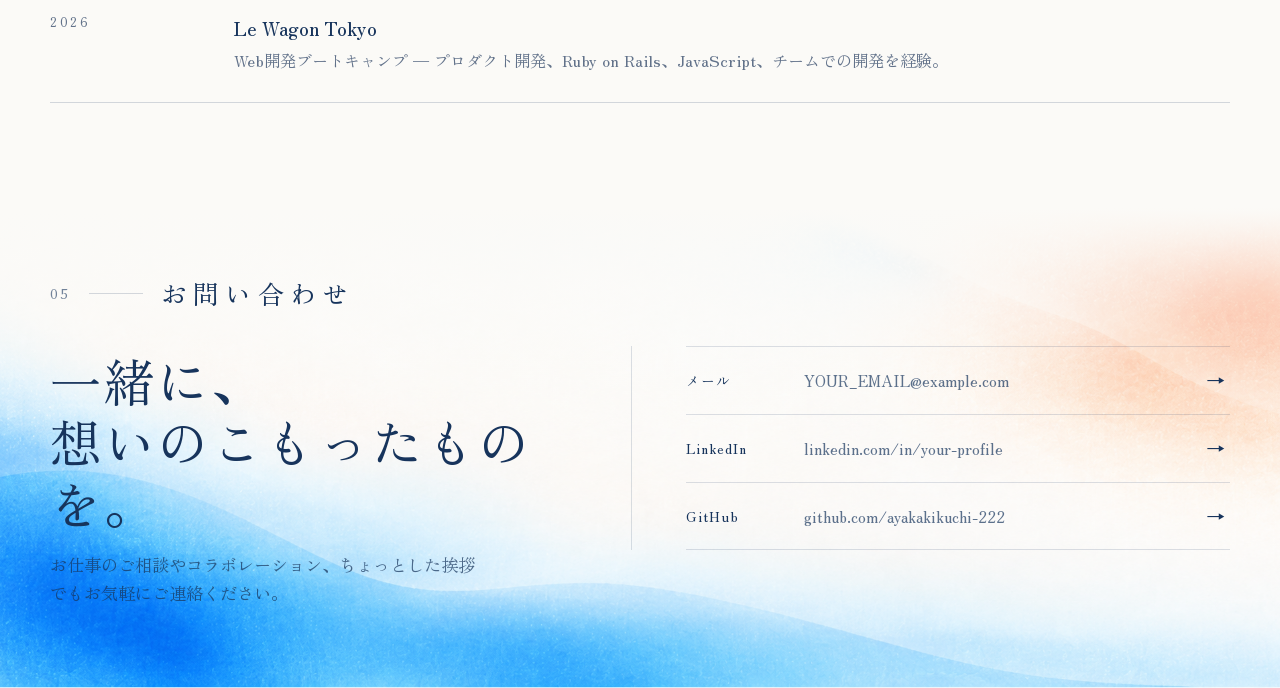
==== commit a6d51235: "Switch Japanese page font to Zen Old Mincho Co-Authored-By: Claude Sonnet 5 <noreply@anthropic.com>" ====
--- a/ja/index.html
+++ b/ja/index.html
@@ -9,7 +9,7 @@
   <link rel="preconnect" href="https://fonts.googleapis.com" />
   <link rel="preconnect" href="https://fonts.gstatic.com" crossorigin />
   <link
-    href="https://fonts.googleapis.com/css2?family=DM+Sans:wght@300;400;500;600&family=Noto+Sans+JP:wght@300;400;500&display=swap"
+    href="https://fonts.googleapis.com/css2?family=DM+Sans:wght@300;400;500;600&family=Zen+Old+Mincho:wght@400;500;600;700&display=swap"
     rel="stylesheet"
   />
 
--- a/style.css
+++ b/style.css
@@ -35,6 +35,11 @@
   overflow-x: hidden;
 }
 
+html[lang="ja"] body {
+  font-family: "Zen Old Mincho", serif;
+  font-weight: 400;
+}
+
 body::before {
   content: "";
   position: fixed;
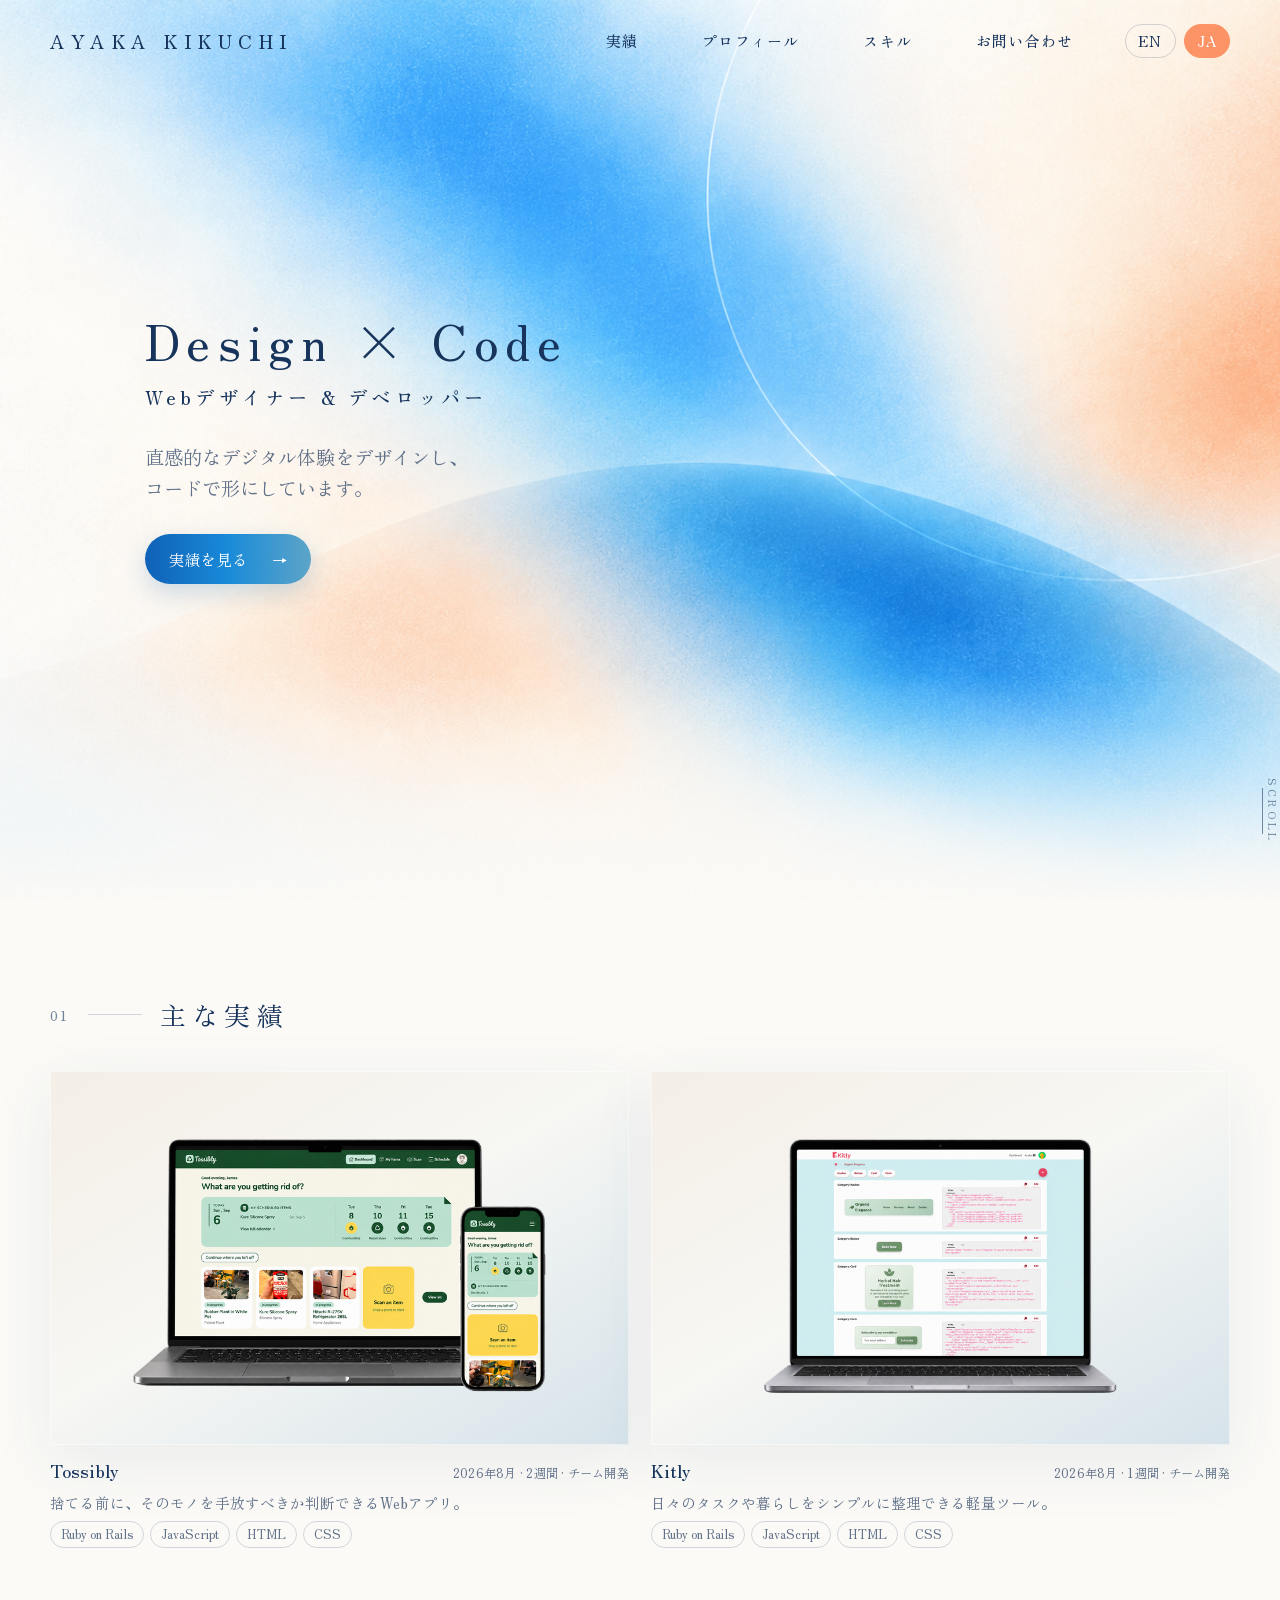
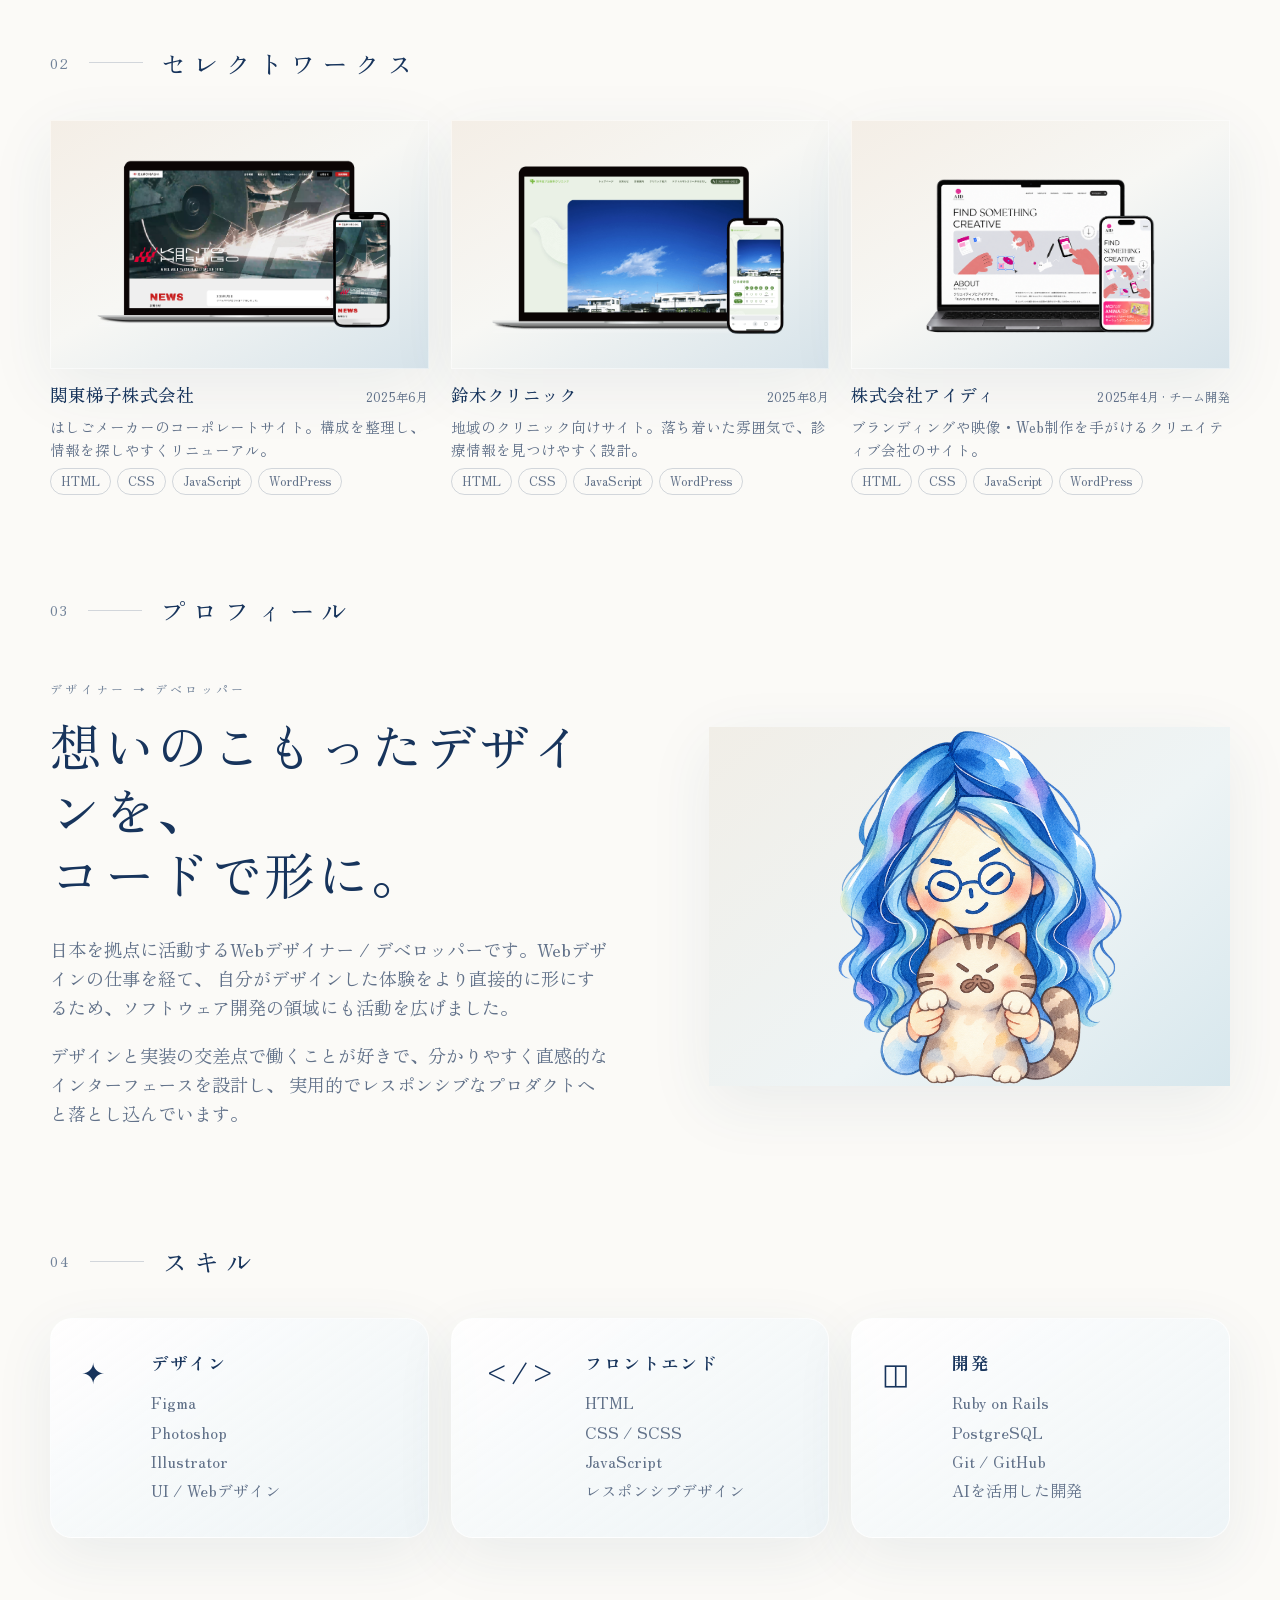
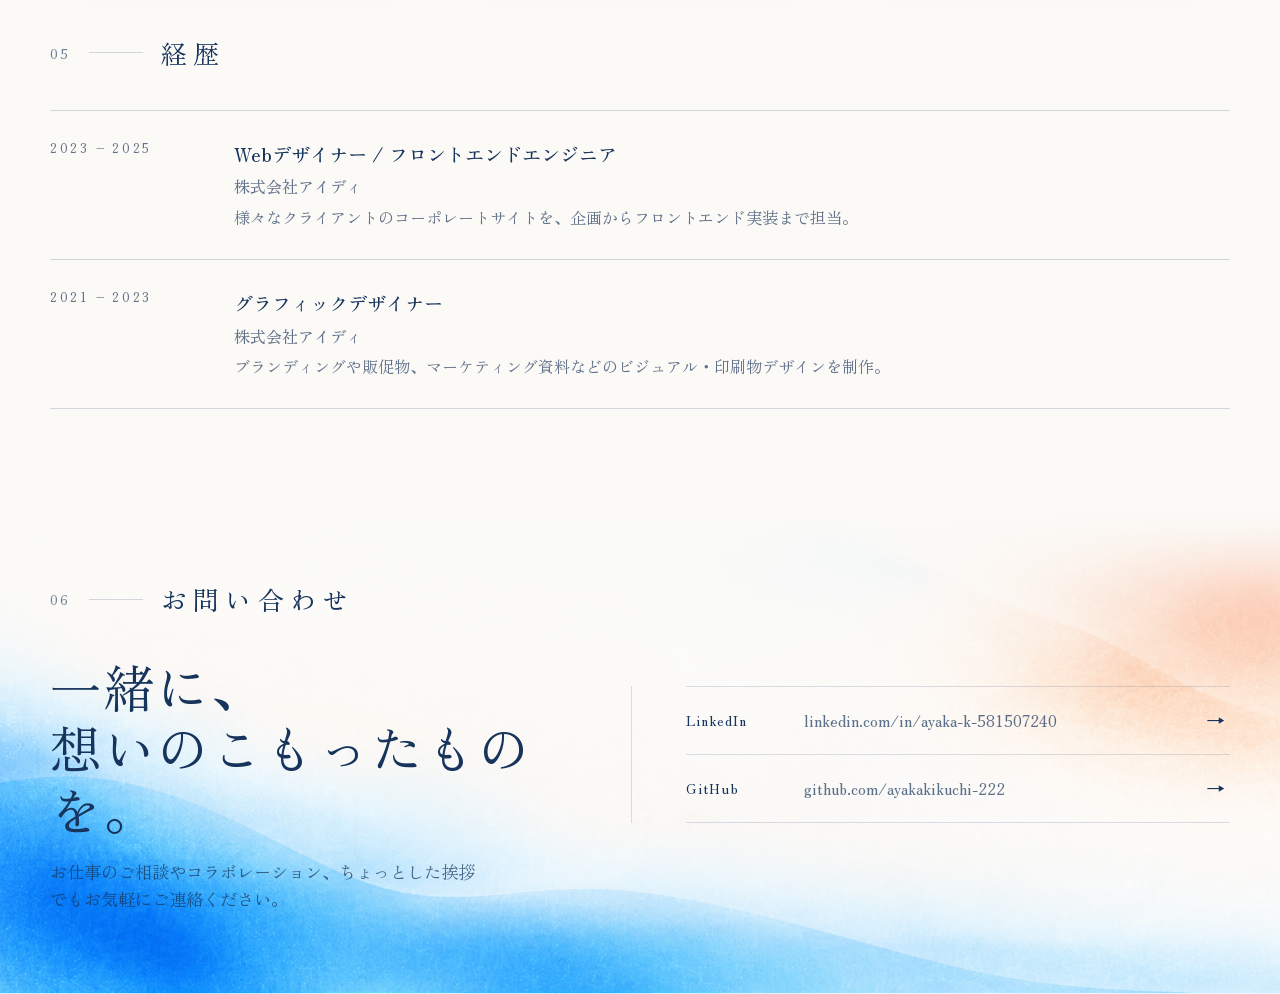
==== commit 2cc46ecf: "Add real project mockups, tech tags, experience split, and content updates - Replace placeholder pro" ====
--- a/ja/index.html
+++ b/ja/index.html
@@ -66,98 +66,108 @@
       <div class="project-grid project-grid--featured">
         <article class="project-card project-card--large reveal">
           <a href="#" class="project-card__visual project-visual project-visual--tossibly" aria-label="Tossibly project">
-            <div class="project-visual__copy">
-              <span>01 / Webアプリ</span>
-              <strong>Tossibly</strong>
-              <small>捨てる前に、<br />可能性を見てみよう。</small>
-            </div>
-            <div class="phone-mockup">
-              <span class="phone-mockup__dot"></span>
-              <p>これは何に<br />変われる?</p>
-              <div class="mini-chart"></div>
-            </div>
-          </a>
-          <div class="project-card__meta">
-            <div>
+            <img src="../images/tossibly-mockup.png" alt="Tossibly ウェブサイトのモックアップ" />
+          </a>
+          <div class="project-card__meta">
+            <div class="project-card__meta-top">
               <h3>Tossibly</h3>
-              <p>Webアプリ / UIデザイン / フロントエンド開発</p>
-            </div>
-            <span>01</span>
+              <span>2026年8月 · 2週間 · チーム開発</span>
+            </div>
+            <p class="project-card__desc">捨てる前に、そのモノを手放すべきか判断できるWebアプリ。</p>
+            <ul class="tech-tags">
+              <li>Ruby on Rails</li>
+              <li>JavaScript</li>
+              <li>HTML</li>
+              <li>CSS</li>
+            </ul>
           </div>
         </article>
 
         <article class="project-card project-card--large reveal">
           <a href="#" class="project-card__visual project-visual project-visual--kitly" aria-label="Kitly project">
-            <div class="project-visual__copy project-visual__copy--dark">
-              <span>02 / Webアプリ</span>
-              <strong>Kitly</strong>
-              <small>日常をシンプルにする、<br />ツールたち。</small>
-            </div>
-            <div class="kitly-object kitly-object--one"></div>
-            <div class="kitly-object kitly-object--two"></div>
-            <div class="kitly-branch"></div>
-          </a>
-          <div class="project-card__meta">
-            <div>
+            <img src="../images/kitly-mockup.png" alt="Kitly ウェブサイトのモックアップ" />
+          </a>
+          <div class="project-card__meta">
+            <div class="project-card__meta-top">
               <h3>Kitly</h3>
-              <p>Webアプリ / プロダクトデザイン / 開発</p>
-            </div>
-            <span>02</span>
-          </div>
-        </article>
+              <span>2026年8月 · 1週間 · チーム開発</span>
+            </div>
+            <p class="project-card__desc">日々のタスクや暮らしをシンプルに整理できる軽量ツール。</p>
+            <ul class="tech-tags">
+              <li>Ruby on Rails</li>
+              <li>JavaScript</li>
+              <li>HTML</li>
+              <li>CSS</li>
+            </ul>
+          </div>
+        </article>
+      </div>
+    </section>
+
+    <section class="work section-shell" id="selected-works">
+      <div class="section-heading reveal">
+        <div class="section-heading__title">
+          <span>02</span>
+          <i></i>
+          <h2>セレクトワークス</h2>
+        </div>
       </div>
 
       <div class="project-grid project-grid--small">
         <article class="project-card reveal">
-          <a href="#" class="project-card__visual project-visual project-visual--web01" aria-label="Web Design Project 01">
-            <div class="project-visual__copy project-visual__copy--dark">
-              <span>03 / Webサイト</span>
-              <strong>プロジェクト01</strong>
-              <small>コーポレートサイト</small>
-            </div>
-            <div class="architecture-block"></div>
-          </a>
-          <div class="project-card__meta">
-            <div>
-              <h3>Webデザイン プロジェクト01</h3>
-              <p>コーポレートサイト / Webデザイン</p>
-            </div>
-            <span>03</span>
+          <a href="#" class="project-card__visual project-visual project-visual--web01" aria-label="関東梯子株式会社 project">
+            <img src="../images/kanto845_mock.png" alt="関東梯子株式会社 ウェブサイトのモックアップ" />
+          </a>
+          <div class="project-card__meta">
+            <div class="project-card__meta-top">
+              <h3>関東梯子株式会社</h3>
+              <span>2025年6月</span>
+            </div>
+            <p class="project-card__desc">はしごメーカーのコーポレートサイト。構成を整理し、情報を探しやすくリニューアル。</p>
+            <ul class="tech-tags">
+              <li>HTML</li>
+              <li>CSS</li>
+              <li>JavaScript</li>
+              <li>WordPress</li>
+            </ul>
           </div>
         </article>
 
         <article class="project-card reveal">
-          <a href="#" class="project-card__visual project-visual project-visual--web02" aria-label="Web Design Project 02">
-            <div class="project-visual__copy project-visual__copy--dark project-visual__copy--top">
-              <span>04 / Webサイト</span>
-              <strong>プロジェクト02</strong>
-              <small>ブランドサイト</small>
-            </div>
-            <div class="landscape"></div>
-          </a>
-          <div class="project-card__meta">
-            <div>
-              <h3>Webデザイン プロジェクト02</h3>
-              <p>ブランドサイト / UIデザイン</p>
-            </div>
-            <span>04</span>
+          <a href="#" class="project-card__visual project-visual project-visual--web02" aria-label="鈴木クリニック project">
+            <img src="../images/suzuki_mock.png" alt="鈴木クリニック ウェブサイトのモックアップ" />
+          </a>
+          <div class="project-card__meta">
+            <div class="project-card__meta-top">
+              <h3>鈴木クリニック</h3>
+              <span>2025年8月</span>
+            </div>
+            <p class="project-card__desc">地域のクリニック向けサイト。落ち着いた雰囲気で、診療情報を見つけやすく設計。</p>
+            <ul class="tech-tags">
+              <li>HTML</li>
+              <li>CSS</li>
+              <li>JavaScript</li>
+              <li>WordPress</li>
+            </ul>
           </div>
         </article>
 
         <article class="project-card reveal">
-          <a href="#" class="project-card__visual project-visual project-visual--web03" aria-label="Web Design Project 03">
-            <div class="project-visual__copy project-visual__copy--dark">
-              <span>05 / Webサイト</span>
-              <strong>プロジェクト03</strong>
-              <small>ランディングページ</small>
-            </div>
-          </a>
-          <div class="project-card__meta">
-            <div>
-              <h3>Webデザイン プロジェクト03</h3>
-              <p>ランディングページ / Webデザイン</p>
-            </div>
-            <span>05</span>
+          <a href="#" class="project-card__visual project-visual project-visual--web03" aria-label="株式会社アイディ project">
+            <img src="../images/aid-mockup.png" alt="株式会社アイディ ウェブサイトのモックアップ" />
+          </a>
+          <div class="project-card__meta">
+            <div class="project-card__meta-top">
+              <h3>株式会社アイディ</h3>
+              <span>2025年4月 · チーム開発</span>
+            </div>
+            <p class="project-card__desc">ブランディングや映像・Web制作を手がけるクリエイティブ会社のサイト。</p>
+            <ul class="tech-tags">
+              <li>HTML</li>
+              <li>CSS</li>
+              <li>JavaScript</li>
+              <li>WordPress</li>
+            </ul>
           </div>
         </article>
       </div>
@@ -166,7 +176,7 @@
     <section class="about section-shell" id="about">
       <div class="section-heading reveal">
         <div class="section-heading__title">
-          <span>02</span>
+          <span>03</span>
           <i></i>
           <h2>プロフィール</h2>
         </div>
@@ -195,7 +205,7 @@
     <section class="skills section-shell" id="skills">
       <div class="section-heading reveal">
         <div class="section-heading__title">
-          <span>03</span>
+          <span>04</span>
           <i></i>
           <h2>スキル</h2>
         </div>
@@ -240,7 +250,7 @@
     <section class="experience section-shell">
       <div class="section-heading reveal">
         <div class="section-heading__title">
-          <span>04</span>
+          <span>05</span>
           <i></i>
           <h2>経歴</h2>
         </div>
@@ -248,28 +258,59 @@
 
       <div class="experience-list reveal">
         <div class="experience-row">
-          <span>WEBデザイン</span>
-          <div>
-            <h3>Webデザイナー</h3>
-            <p>Webサイトやビジュアルシステム、デジタルインターフェースのデザインを担当。</p>
-          </div>
-        </div>
+          <span>2023 – 2025</span>
+          <div>
+            <h3>Webデザイナー / フロントエンドエンジニア</h3>
+            <p class="experience-row__company">株式会社アイディ</p>
+            <p>様々なクライアントのコーポレートサイトを、企画からフロントエンド実装まで担当。</p>
+          </div>
+        </div>
+        <div class="experience-row">
+          <span>2021 – 2023</span>
+          <div>
+            <h3>グラフィックデザイナー</h3>
+            <p class="experience-row__company">株式会社アイディ</p>
+            <p>ブランディングや販促物、マーケティング資料などのビジュアル・印刷物デザインを制作。</p>
+          </div>
+        </div>
+      </div>
+    </section>
+
+    <!--
+    <section class="experience section-shell">
+      <div class="section-heading reveal">
+        <div class="section-heading__title">
+          <span>06</span>
+          <i></i>
+          <h2>学歴</h2>
+        </div>
+      </div>
+
+      <div class="experience-list reveal">
         <div class="experience-row">
           <span>2026</span>
           <div>
             <h3>Le Wagon Tokyo</h3>
-            <p>Web開発ブートキャンプ — プロダクト開発、Ruby on Rails、JavaScript、チームでの開発を経験。</p>
-          </div>
-        </div>
-      </div>
-    </section>
+            <p>AIソフトウェア開発ブートキャンプ</p>
+          </div>
+        </div>
+        <div class="experience-row">
+          <span>2013 – 2017</span>
+          <div>
+            <h3>神田外語大学</h3>
+            <p>英米語学科 卒業(学士)</p>
+          </div>
+        </div>
+      </div>
+    </section>
+    -->
 
     <section class="contact" id="contact">
       <div class="section-shell contact-inner">
         <div class="contact-copy reveal">
           <div class="section-heading section-heading--light">
             <div class="section-heading__title">
-              <span>05</span>
+              <span>06</span>
               <i></i>
               <h2>お問い合わせ</h2>
             </div>
@@ -279,14 +320,9 @@
         </div>
 
         <div class="contact-links reveal">
-          <a href="mailto:YOUR_EMAIL@example.com">
-            <span>メール</span>
-            <strong>YOUR_EMAIL@example.com</strong>
-            <i>→</i>
-          </a>
-          <a href="YOUR_LINKEDIN_URL" target="_blank" rel="noreferrer">
+          <a href="https://www.linkedin.com/in/ayaka-k-581507240/" target="_blank" rel="noreferrer">
             <span>LinkedIn</span>
-            <strong>linkedin.com/in/your-profile</strong>
+            <strong>linkedin.com/in/ayaka-k-581507240</strong>
             <i>→</i>
           </a>
           <a href="https://github.com/ayakakikuchi-222" target="_blank" rel="noreferrer">
--- a/style.css
+++ b/style.css
@@ -29,7 +29,7 @@
   margin: 0;
   color: var(--ink);
   background: var(--paper);
-  font-family: "DM Sans", "Noto Sans JP", sans-serif;
+  font-family: "Prompt", "Noto Sans JP", sans-serif;
   font-weight: 300;
   line-height: 1.6;
   overflow-x: hidden;
@@ -125,14 +125,17 @@
   border: 1px solid var(--line);
 }
 
-.lang-switch__link:hover {
+.lang-switch .lang-switch__link:hover {
+  background-color: var(--mainblue);
   border-color: var(--mainblue);
-}
-
-.lang-switch__link.is-active {
-  background-color: var(--mainblue);
   color: #fff;
-  border-color: var(--mainblue);
+}
+
+.lang-switch .lang-switch__link.is-active,
+.lang-switch .lang-switch__link.is-active:hover {
+  background-color: var(--mainorange);
+  color: #fff;
+  border-color: var(--mainorange);
 }
 
 .menu-toggle {
@@ -317,6 +320,19 @@
   overflow: hidden;
   background: #eef3f5;
   box-shadow: var(--shadow);
+  transition: opacity .25s ease;
+}
+
+.project-card__visual:hover {
+  opacity: .7;
+}
+
+.project-card__visual img {
+  width: 100%;
+  height: 100%;
+  object-fit: cover;
+  object-position: center;
+  display: block;
 }
 
 .project-card--large .project-card__visual {
@@ -332,10 +348,19 @@
 }
 
 .project-card__meta {
+  margin-top: 12px;
+}
+
+.project-card__meta-top {
   display: flex;
   justify-content: space-between;
+  align-items: baseline;
   gap: 20px;
-  margin-top: 12px;
+}
+
+.project-card__meta-top h3 {
+  flex: 1;
+  min-width: 0;
 }
 
 .project-card__meta h3 {
@@ -344,16 +369,38 @@
   font-weight: 500;
 }
 
-.project-card__meta p {
-  margin: 2px 0 0;
-  font-size: .72rem;
+.project-card__desc {
+  margin: 6px 0 0;
+  font-size: .76rem;
+  line-height: 1.6;
   color: var(--ink-soft);
 }
 
-.project-card__meta > span {
+.tech-tags {
+  display: flex;
+  flex-wrap: wrap;
+  gap: 6px;
+  margin: 6px 0 0;
+  padding: 0;
+  list-style: none;
+}
+
+.tech-tags li {
   font-size: .64rem;
-  letter-spacing: .18em;
+  padding: 3px 10px;
+  border: 1px solid var(--line);
+  border-radius: 999px;
   color: var(--ink-soft);
+}
+
+.project-card__meta-top > span {
+  font-size: .64rem;
+  letter-spacing: .02em;
+  color: var(--ink-soft);
+  text-align: right;
+  /* max-width: 42%; */
+  flex-shrink: 0;
+  line-height: 1.5;
 }
 
 .project-visual__copy {
@@ -397,177 +444,23 @@
 }
 
 .project-visual--tossibly {
-  background:
-    radial-gradient(circle at 25% 25%, rgba(255, 234, 214, .92), transparent 30%),
-    radial-gradient(circle at 74% 30%, rgba(49, 148, 221, .84), transparent 34%),
-    linear-gradient(145deg, #f3d6c2 0%, #8bcbed 48%, #176fbd 100%);
-}
-
-.project-visual--tossibly::before {
-  content: "";
-  position: absolute;
-  width: 130%;
-  height: 55%;
-  left: 20%;
-  bottom: -33%;
-  border-radius: 50%;
-  background: rgba(12, 94, 177, .52);
-  transform: rotate(8deg);
-}
-
-.phone-mockup {
-  width: 25%;
-  min-width: 108px;
-  height: 72%;
-  border-radius: 23px;
-  background: rgba(255,255,255,.8);
-  position: absolute;
-  right: 17%;
-  top: 14%;
-  padding: 18px;
-  box-shadow: 0 20px 40px rgba(23, 74, 113, .15);
-  backdrop-filter: blur(12px);
-}
-
-.phone-mockup__dot {
-  width: 26px;
-  height: 3px;
-  border-radius: 999px;
-  display: block;
-  margin: 0 auto 34px;
-  background: rgba(23,52,92,.16);
-}
-
-.phone-mockup p {
-  margin: 0;
-  color: #58718c;
-  font-size: .66rem;
-  line-height: 1.6;
-}
-
-.mini-chart {
-  height: 34%;
-  margin-top: 24px;
-  border-radius: 12px;
-  background:
-    linear-gradient(150deg, transparent 45%, rgba(72,159,218,.25) 46%, rgba(72,159,218,.25) 49%, transparent 50%),
-    linear-gradient(25deg, transparent 46%, rgba(72,159,218,.35) 47%, rgba(72,159,218,.35) 50%, transparent 51%);
+  background: linear-gradient(150deg, #f4eee6 0%, #f7f7f4 48%, #d6e3ea 100%);
 }
 
 .project-visual--kitly {
-  background:
-    linear-gradient(180deg, rgba(255,255,255,.42), rgba(255,255,255,.08)),
-    linear-gradient(135deg, #f0f1ef 0%, #edf4f7 47%, #bfd8e6 100%);
-}
-
-.project-visual--kitly::before {
-  content: "";
-  position: absolute;
-  width: 68%;
-  height: 40%;
-  right: -10%;
-  bottom: -18%;
-  border-radius: 50%;
-  background: linear-gradient(120deg, rgba(233, 178, 134, .38), rgba(105, 173, 216, .45));
-}
-
-.kitly-object {
-  position: absolute;
-  bottom: 16%;
-  background: linear-gradient(150deg, #f8f7f3, #cfd5d8);
-  box-shadow: 0 18px 25px rgba(63,82,96,.12);
-}
-
-.kitly-object--one {
-  width: 8%;
-  height: 30%;
-  right: 22%;
-  border-radius: 45% 45% 12% 12%;
-}
-
-.kitly-object--two {
-  width: 10%;
-  height: 17%;
-  right: 11%;
-  border-radius: 45% 45% 12% 12%;
-}
-
-.kitly-branch {
-  position: absolute;
-  width: 2px;
-  height: 29%;
-  right: 25%;
-  top: 21%;
-  background: #667b6e;
-  transform: rotate(15deg);
-  transform-origin: bottom;
-}
-
-.kitly-branch::before,
-.kitly-branch::after {
-  content: "";
-  position: absolute;
-  width: 30px;
-  height: 1px;
-  background: #667b6e;
-  left: -12px;
-}
-
-.kitly-branch::before {
-  top: 30%;
-  transform: rotate(-28deg);
-}
-
-.kitly-branch::after {
-  top: 50%;
-  transform: rotate(32deg);
+  background: linear-gradient(150deg, #f4eee6 0%, #f7f7f4 48%, #d6e3ea 100%);
 }
 
 .project-visual--web01 {
   background: linear-gradient(150deg, #f4eee6 0%, #f7f7f4 48%, #d6e3ea 100%);
 }
 
-.architecture-block {
-  width: 48%;
-  height: 80%;
-  position: absolute;
-  right: -2%;
-  bottom: -18%;
-  background: linear-gradient(145deg, #cad3d5, #eef0ed 62%);
-  clip-path: polygon(22% 0, 100% 0, 100% 100%, 0 100%, 0 34%);
-}
-
 .project-visual--web02 {
-  background: linear-gradient(#f3f1e9 0 45%, #a2cfeb 45% 65%, #6fa9d0 65% 100%);
-}
-
-.landscape {
-  position: absolute;
-  left: 0;
-  right: 0;
-  bottom: 30%;
-  height: 24%;
-  background: #5c9bc7;
-  clip-path: polygon(0 78%, 15% 56%, 28% 66%, 43% 23%, 55% 55%, 70% 18%, 84% 60%, 100% 44%, 100% 100%, 0 100%);
-  opacity: .82;
+  background: linear-gradient(150deg, #f4eee6 0%, #f7f7f4 48%, #d6e3ea 100%);
 }
 
 .project-visual--web03 {
-  background:
-    radial-gradient(circle at 77% 20%, rgba(247,179,134,.75), transparent 36%),
-    radial-gradient(circle at 22% 75%, rgba(53,145,218,.9), transparent 44%),
-    #f6f1e8;
-}
-
-.project-visual--web03::before {
-  content: "";
-  position: absolute;
-  width: 130%;
-  height: 62%;
-  left: 18%;
-  bottom: -32%;
-  border-radius: 50%;
-  background: rgba(16, 101, 191, .48);
+  background: linear-gradient(150deg, #f4eee6 0%, #f7f7f4 48%, #d6e3ea 100%);
 }
 
 .about-grid {
@@ -675,6 +568,13 @@
   margin: 0;
   font-size: 1rem;
   font-weight: 500;
+}
+
+.experience-row__company {
+  margin: 4px 0 0;
+  font-size: .88rem;
+  font-weight: 500;
+  color: var(--ink);
 }
 
 .experience-row p {
@@ -919,11 +819,6 @@
     font-size: 1.45rem;
   }
 
-  .phone-mockup {
-    right: 8%;
-    width: 30%;
-  }
-
   .skill-card {
     min-height: 0;
   }
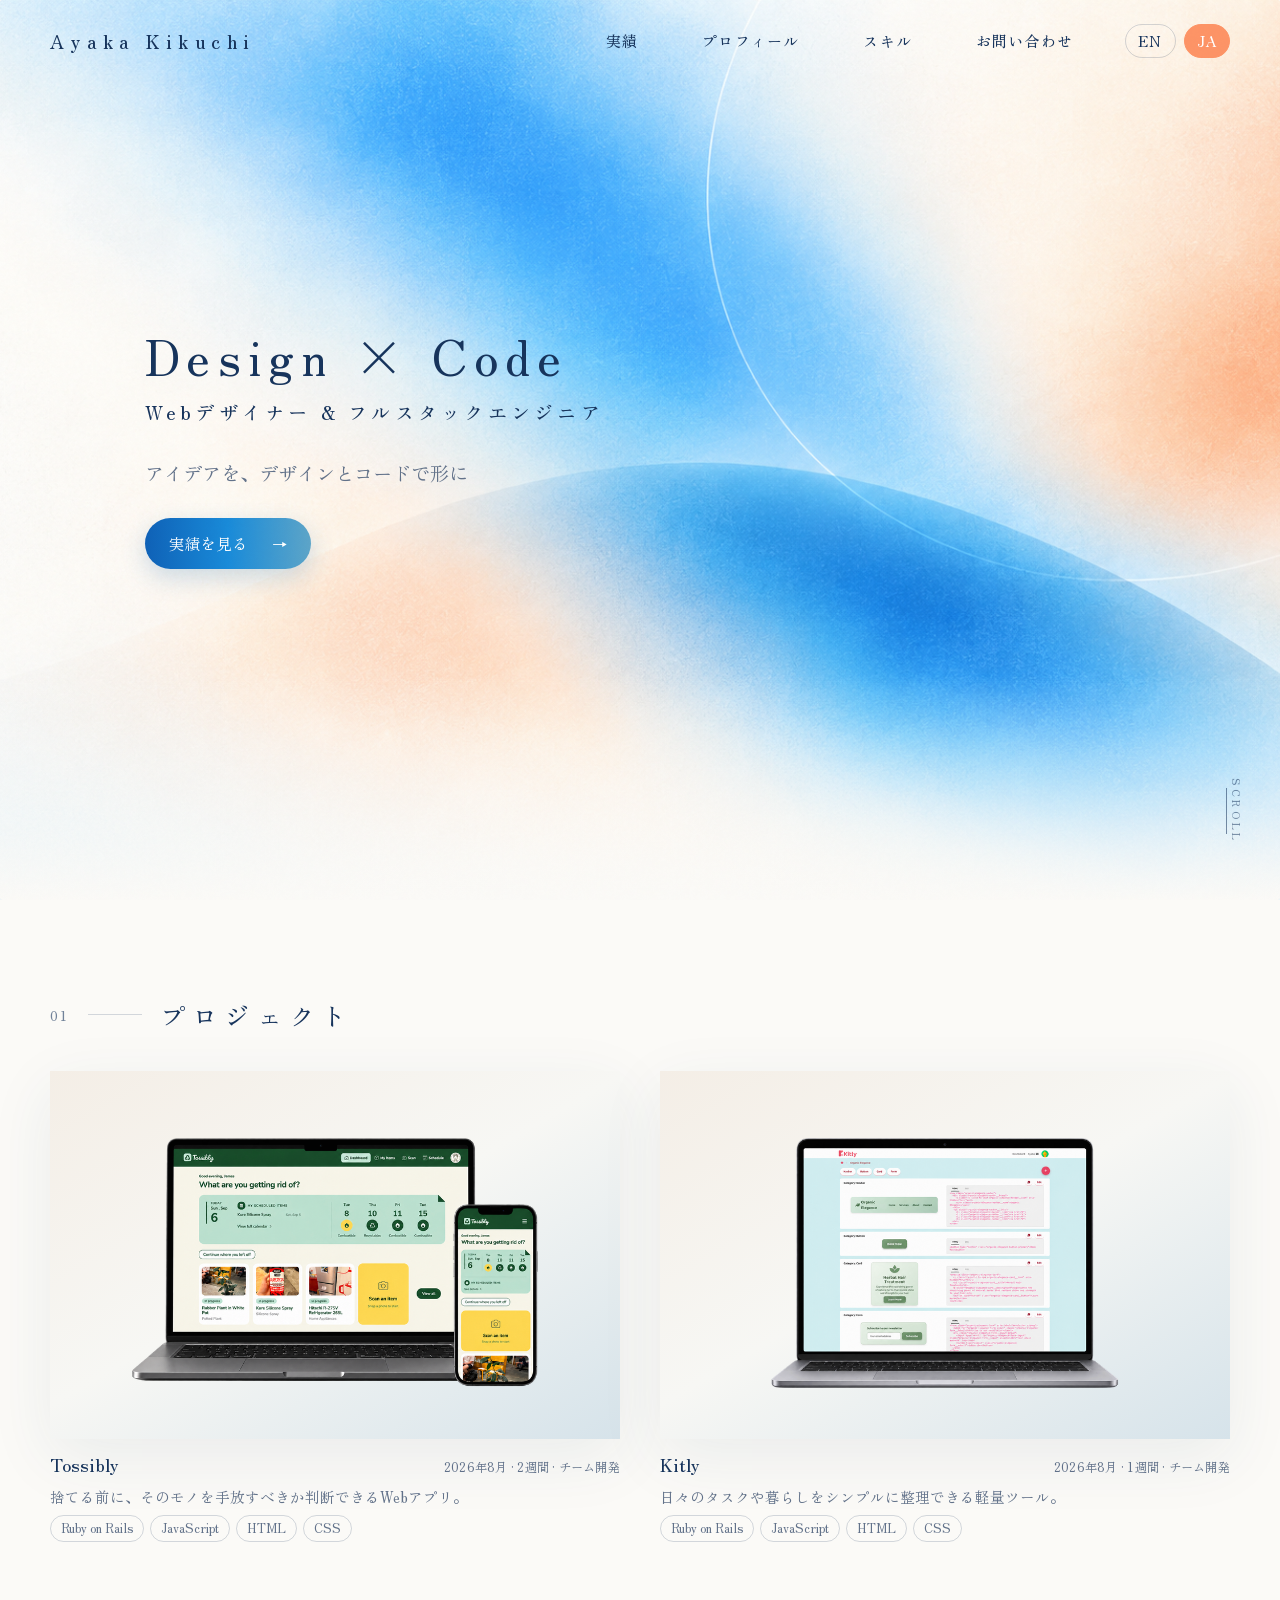
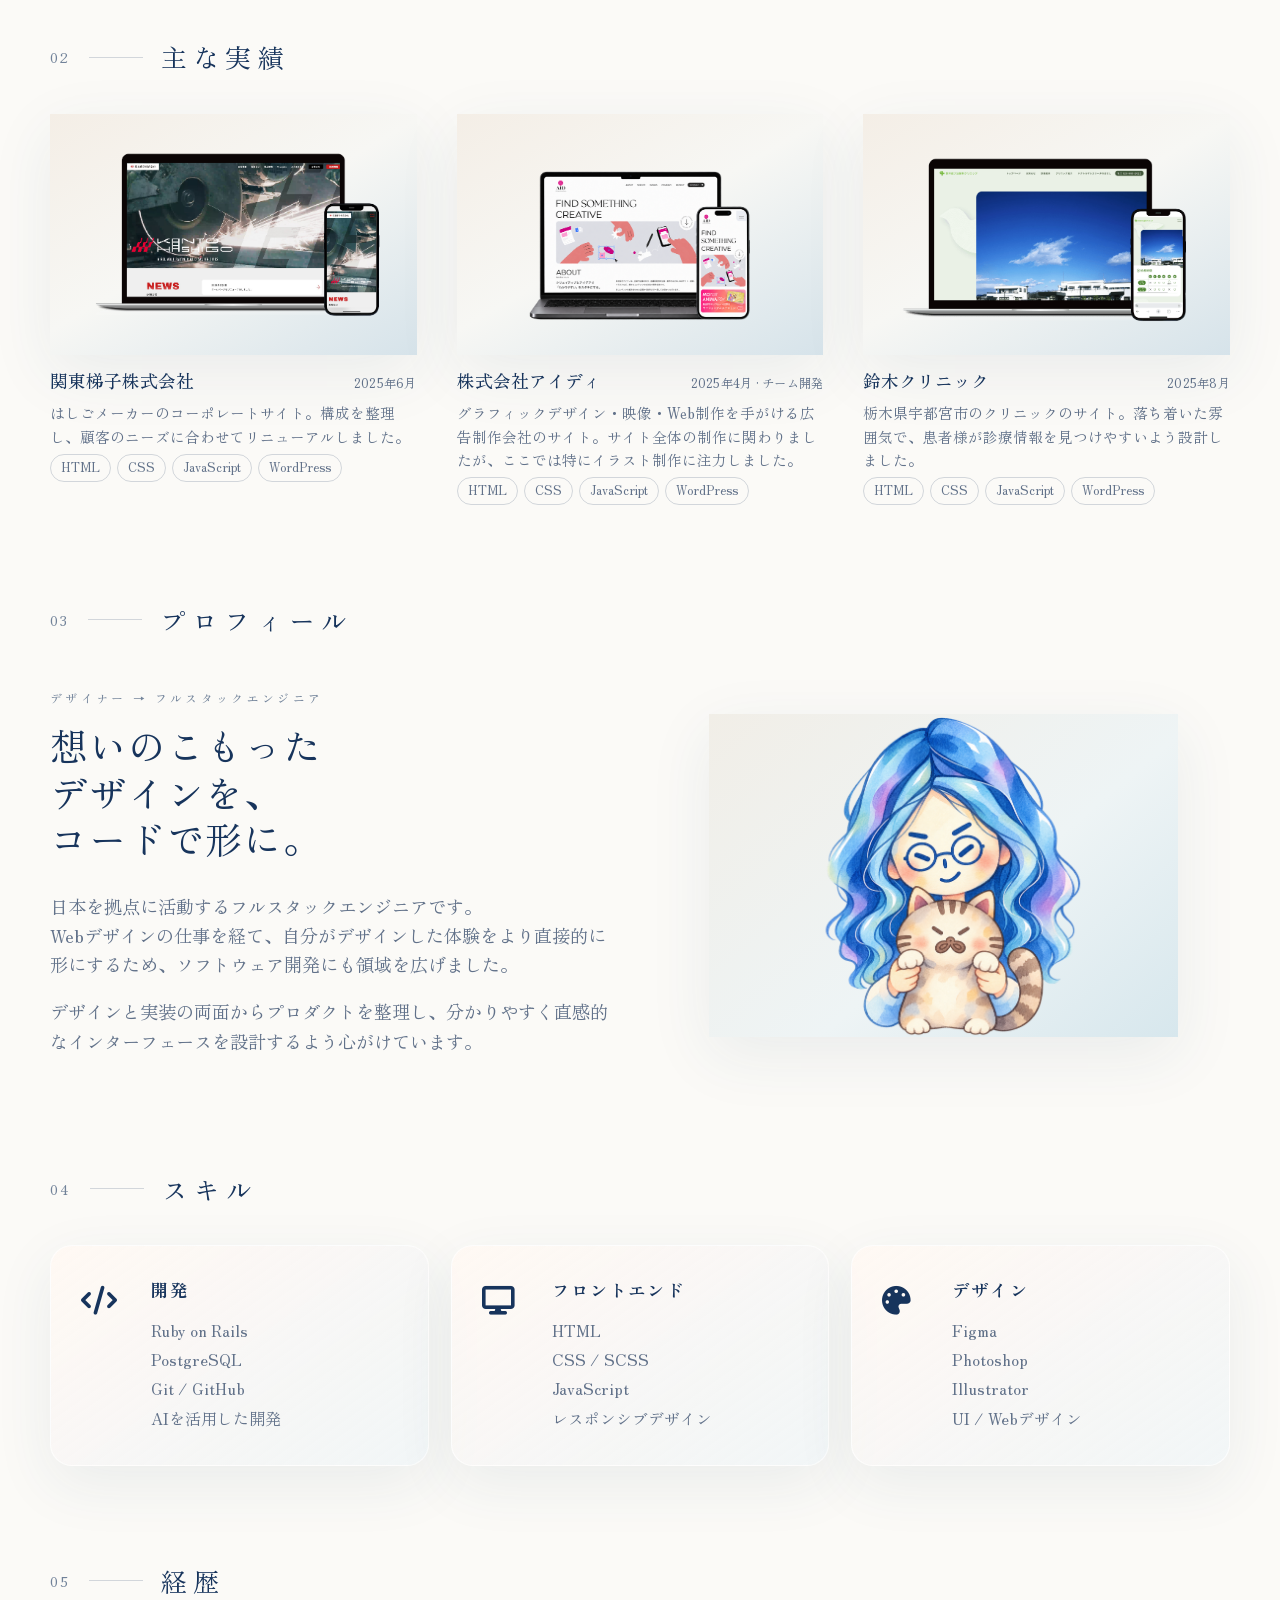
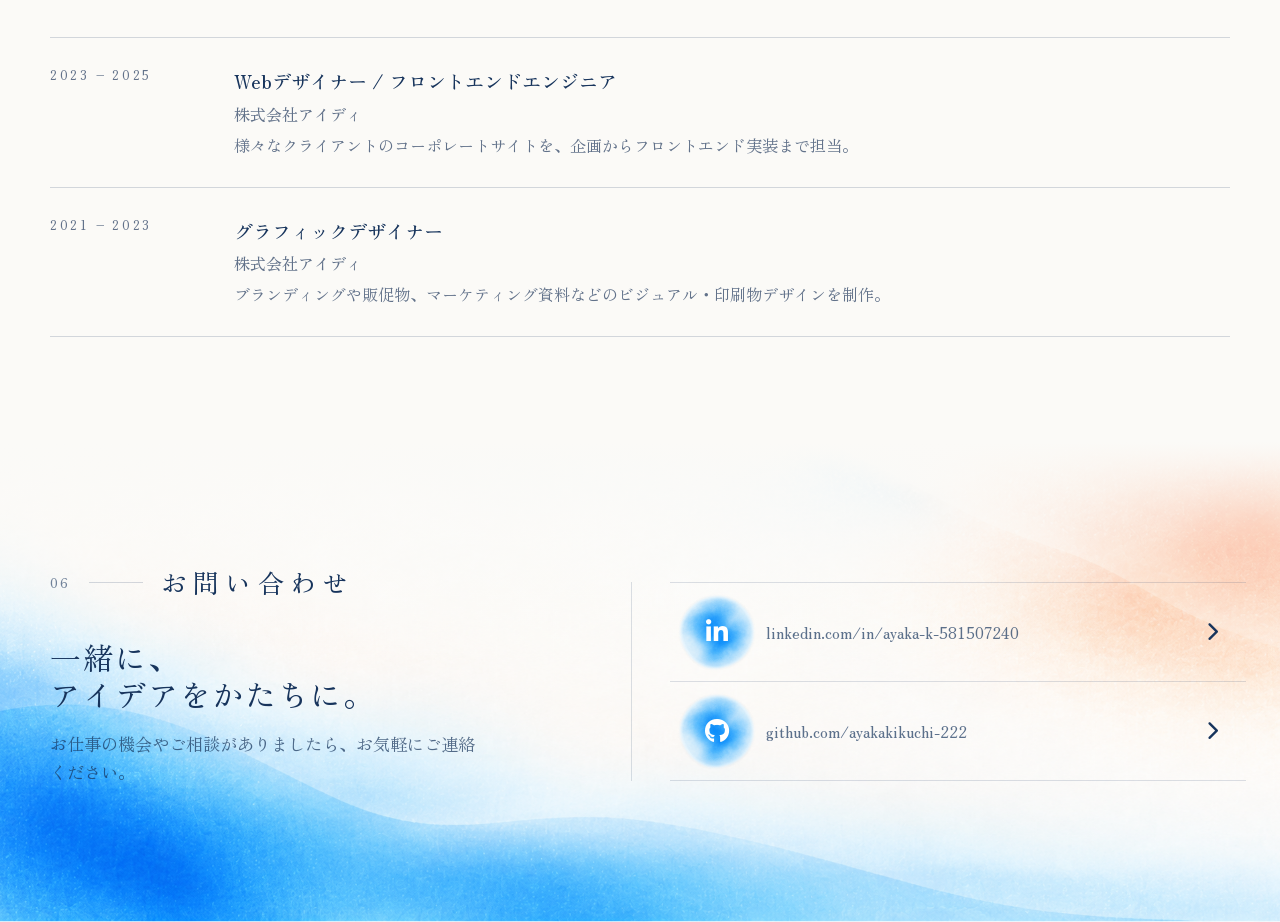
==== commit f02ecff9: "Add contact link icons with watercolor badges, refine JA contact heading, hover states - Add FontAwe" ====
--- a/ja/index.html
+++ b/ja/index.html
@@ -13,12 +13,13 @@
     rel="stylesheet"
   />
 
+  <link rel="stylesheet" href="https://cdnjs.cloudflare.com/ajax/libs/font-awesome/6.5.1/css/all.min.css" />
   <link rel="stylesheet" href="../style.css" />
   <script src="../script.js" defer></script>
 </head>
 <body>
   <header class="site-header">
-    <a class="brand" href="#top" aria-label="Ayaka Kikuchi home">AYAKA KIKUCHI</a>
+    <a class="brand" href="#top" aria-label="Ayaka Kikuchi home">Ayaka Kikuchi</a>
 
     <button class="menu-toggle" type="button" aria-label="Open navigation" aria-expanded="false">
       <span></span>
@@ -42,10 +43,9 @@
       <div class="hero-inner">
         <div class="hero-copy reveal">
           <h1>Design <span>×</span> Code</h1>
-          <p class="hero-role">Webデザイナー & デベロッパー</p>
+          <p class="hero-role">Webデザイナー & フルスタックエンジニア</p>
           <p class="hero-lead">
-            直感的なデジタル体験をデザインし、<br />
-            コードで形にしています。
+            アイデアを、デザインとコードで形に
           </p>
           <a class="button button--primary" href="#work">実績を見る <span>→</span></a>
         </div>
@@ -59,13 +59,13 @@
         <div class="section-heading__title">
           <span>01</span>
           <i></i>
-          <h2>主な実績</h2>
+          <h2>プロジェクト</h2>
         </div>
       </div>
 
       <div class="project-grid project-grid--featured">
         <article class="project-card project-card--large reveal">
-          <a href="#" class="project-card__visual project-visual project-visual--tossibly" aria-label="Tossibly project">
+          <a class="project-card__visual project-visual project-visual--tossibly" aria-label="Tossibly project">
             <img src="../images/tossibly-mockup.png" alt="Tossibly ウェブサイトのモックアップ" />
           </a>
           <div class="project-card__meta">
@@ -84,7 +84,7 @@
         </article>
 
         <article class="project-card project-card--large reveal">
-          <a href="#" class="project-card__visual project-visual project-visual--kitly" aria-label="Kitly project">
+          <a class="project-card__visual project-visual project-visual--kitly" aria-label="Kitly project">
             <img src="../images/kitly-mockup.png" alt="Kitly ウェブサイトのモックアップ" />
           </a>
           <div class="project-card__meta">
@@ -109,7 +109,7 @@
         <div class="section-heading__title">
           <span>02</span>
           <i></i>
-          <h2>セレクトワークス</h2>
+          <h2>主な実績</h2>
         </div>
       </div>
 
@@ -123,7 +123,26 @@
               <h3>関東梯子株式会社</h3>
               <span>2025年6月</span>
             </div>
-            <p class="project-card__desc">はしごメーカーのコーポレートサイト。構成を整理し、情報を探しやすくリニューアル。</p>
+            <p class="project-card__desc">はしごメーカーのコーポレートサイト。構成を整理し、顧客のニーズに合わせてリニューアルしました。</p>
+            <ul class="tech-tags">
+              <li>HTML</li>
+              <li>CSS</li>
+              <li>JavaScript</li>
+              <li>WordPress</li>
+            </ul>
+          </div>
+        </article>
+
+        <article class="project-card reveal">
+          <a href="#" class="project-card__visual project-visual project-visual--web03" aria-label="株式会社アイディ project">
+            <img src="../images/aid-mockup.png" alt="株式会社アイディ ウェブサイトのモックアップ" />
+          </a>
+          <div class="project-card__meta">
+            <div class="project-card__meta-top">
+              <h3>株式会社アイディ</h3>
+              <span>2025年4月 · チーム開発</span>
+            </div>
+            <p class="project-card__desc">グラフィックデザイン・映像・Web制作を手がける広告制作会社のサイト。サイト全体の制作に関わりましたが、ここでは特にイラスト制作に注力しました。</p>
             <ul class="tech-tags">
               <li>HTML</li>
               <li>CSS</li>
@@ -142,26 +161,7 @@
               <h3>鈴木クリニック</h3>
               <span>2025年8月</span>
             </div>
-            <p class="project-card__desc">地域のクリニック向けサイト。落ち着いた雰囲気で、診療情報を見つけやすく設計。</p>
-            <ul class="tech-tags">
-              <li>HTML</li>
-              <li>CSS</li>
-              <li>JavaScript</li>
-              <li>WordPress</li>
-            </ul>
-          </div>
-        </article>
-
-        <article class="project-card reveal">
-          <a href="#" class="project-card__visual project-visual project-visual--web03" aria-label="株式会社アイディ project">
-            <img src="../images/aid-mockup.png" alt="株式会社アイディ ウェブサイトのモックアップ" />
-          </a>
-          <div class="project-card__meta">
-            <div class="project-card__meta-top">
-              <h3>株式会社アイディ</h3>
-              <span>2025年4月 · チーム開発</span>
-            </div>
-            <p class="project-card__desc">ブランディングや映像・Web制作を手がけるクリエイティブ会社のサイト。</p>
+            <p class="project-card__desc">栃木県宇都宮市のクリニックのサイト。落ち着いた雰囲気で、患者様が診療情報を見つけやすいよう設計しました。</p>
             <ul class="tech-tags">
               <li>HTML</li>
               <li>CSS</li>
@@ -184,15 +184,14 @@
 
       <div class="about-grid">
         <div class="about-copy reveal">
-          <p class="about-kicker">デザイナー → デベロッパー</p>
-          <h3>想いのこもったデザインを、<br />コードで形に。</h3>
+          <p class="about-kicker">デザイナー → フルスタックエンジニア</p>
+          <h3>想いのこもった<br />デザインを、<br />コードで形に。</h3>
           <p>
-            日本を拠点に活動するWebデザイナー / デベロッパーです。Webデザインの仕事を経て、
-            自分がデザインした体験をより直接的に形にするため、ソフトウェア開発の領域にも活動を広げました。
+            日本を拠点に活動するフルスタックエンジニアです。<br>
+            Webデザインの仕事を経て、自分がデザインした体験をより直接的に形にするため、ソフトウェア開発にも領域を広げました。
           </p>
           <p>
-            デザインと実装の交差点で働くことが好きで、分かりやすく直感的なインターフェースを設計し、
-            実用的でレスポンシブなプロダクトへと落とし込んでいます。
+            デザインと実装の両面からプロダクトを整理し、分かりやすく直感的なインターフェースを設計するよう心がけています。
           </p>
         </div>
 
@@ -213,35 +212,35 @@
 
       <div class="skill-grid">
         <article class="skill-card reveal">
-          <span class="skill-card__icon">✦</span>
+          <span class="skill-card__icon"><i class="fa-solid fa-code"></i></span>
+          <div>
+            <h3>開発</h3>
+            <p>Ruby on Rails</p>
+            <p>PostgreSQL</p>
+            <p>Git / GitHub</p>
+            <p>AIを活用した開発</p>
+          </div>
+        </article>
+
+        <article class="skill-card reveal">
+          <span class="skill-card__icon"><i class="fa-solid fa-display"></i></span>
+          <div>
+            <h3>フロントエンド</h3>
+            <p>HTML</p>
+            <p>CSS / SCSS</p>
+            <p>JavaScript</p>
+            <p>レスポンシブデザイン</p>
+          </div>
+        </article>
+
+        <article class="skill-card reveal">
+          <span class="skill-card__icon"><i class="fa-solid fa-palette"></i></span>
           <div>
             <h3>デザイン</h3>
             <p>Figma</p>
             <p>Photoshop</p>
             <p>Illustrator</p>
             <p>UI / Webデザイン</p>
-          </div>
-        </article>
-
-        <article class="skill-card reveal">
-          <span class="skill-card__icon">&lt;/&gt;</span>
-          <div>
-            <h3>フロントエンド</h3>
-            <p>HTML</p>
-            <p>CSS / SCSS</p>
-            <p>JavaScript</p>
-            <p>レスポンシブデザイン</p>
-          </div>
-        </article>
-
-        <article class="skill-card reveal">
-          <span class="skill-card__icon">◫</span>
-          <div>
-            <h3>開発</h3>
-            <p>Ruby on Rails</p>
-            <p>PostgreSQL</p>
-            <p>Git / GitHub</p>
-            <p>AIを活用した開発</p>
           </div>
         </article>
       </div>
@@ -315,20 +314,20 @@
               <h2>お問い合わせ</h2>
             </div>
           </div>
-          <h3>一緒に、<br />想いのこもったものを。</h3>
-          <p>お仕事のご相談やコラボレーション、ちょっとした挨拶でもお気軽にご連絡ください。</p>
+          <h3>一緒に、<br />アイデアをかたちに。</h3>
+          <p>お仕事の機会やご相談がありましたら、お気軽にご連絡ください。</p>
         </div>
 
         <div class="contact-links reveal">
           <a href="https://www.linkedin.com/in/ayaka-k-581507240/" target="_blank" rel="noreferrer">
-            <span>LinkedIn</span>
+            <span class="contact-links__icon"><i class="fa-brands fa-linkedin-in"></i></span>
             <strong>linkedin.com/in/ayaka-k-581507240</strong>
-            <i>→</i>
+            <i class="contact-links__arrow fa-solid fa-chevron-right"></i>
           </a>
           <a href="https://github.com/ayakakikuchi-222" target="_blank" rel="noreferrer">
-            <span>GitHub</span>
+            <span class="contact-links__icon"><i class="fa-brands fa-github"></i></span>
             <strong>github.com/ayakakikuchi-222</strong>
-            <i>→</i>
+            <i class="contact-links__arrow fa-solid fa-chevron-right"></i>
           </a>
         </div>
       </div>
--- a/style.css
+++ b/style.css
@@ -95,6 +95,10 @@
   letter-spacing: 0.34em;
 }
 
+html[lang="en"] .brand {
+  font-family: "Alata", sans-serif;
+}
+
 .site-nav {
   display: flex;
   align-items: center;
@@ -243,7 +247,7 @@
 
 .scroll-note {
   position: absolute;
-  right: 0;
+  right: 36px;
   bottom: 56px;
   writing-mode: vertical-rl;
   font-size: 0.55rem;
@@ -258,6 +262,30 @@
   height: 46px;
   margin: 10px auto 0;
   background: currentColor;
+  animation: scroll-line 1.8s ease-in-out infinite;
+}
+
+@keyframes scroll-line {
+  0% {
+    transform: scaleY(0);
+    transform-origin: top;
+    opacity: 0;
+  }
+  40% {
+    transform: scaleY(1);
+    transform-origin: top;
+    opacity: 1;
+  }
+  60% {
+    transform: scaleY(1);
+    transform-origin: bottom;
+    opacity: 1;
+  }
+  100% {
+    transform: scaleY(0);
+    transform-origin: bottom;
+    opacity: 0;
+  }
 }
 
 .work,
@@ -301,7 +329,7 @@
 
 .project-grid {
   display: grid;
-  gap: 22px;
+  gap: 40px;
 }
 
 .project-grid--featured {
@@ -327,6 +355,12 @@
   opacity: .7;
 }
 
+/* No link yet for these two — keep opacity unchanged on hover */
+a.project-visual--tossibly:hover,
+a.project-visual--kitly:hover {
+  opacity: 1;
+}
+
 .project-card__visual img {
   width: 100%;
   height: 100%;
@@ -343,7 +377,7 @@
   content: "";
   position: absolute;
   inset: 0;
-  border: 1px solid rgba(255,255,255,.48);
+  /* border: 1px solid rgba(255,255,255,.48); */
   pointer-events: none;
 }
 
@@ -479,7 +513,7 @@
 
 .about-copy h3 {
   margin: 15px 0 30px;
-  font-size: clamp(2.1rem, 4vw, 3.6rem);
+  font-size: clamp(1.5rem, 2.9vw, 2.6rem);
   font-weight: 300;
   line-height: 1.25;
   letter-spacing: .05em;
@@ -492,6 +526,7 @@
 }
 
 .about-art {
+  width: 90%;
   aspect-ratio: 1.45 / 1;
   position: relative;
   overflow: hidden;
@@ -520,7 +555,8 @@
   display: flex;
   align-items: flex-start;
   gap: 28px;
-  background: linear-gradient(145deg, rgba(255,255,255,.84), rgba(232,241,246,.7));
+  /* background: linear-gradient(145deg, rgba(255,255,255,.84), rgba(232,241,246,.7)); */
+  background: linear-gradient(145deg, rgba(255, 248, 243, 0.88), rgba(238, 244, 247, 0.72));
   border: 1px solid rgba(255,255,255,.7);
   box-shadow: var(--shadow);
 }
@@ -617,10 +653,15 @@
 
 .contact-copy h3 {
   margin: 16px 0;
-  font-size: clamp(2rem, 4vw, 3.6rem);
+  font-size: clamp(1.62rem, 3.24vw, 2.88rem);
   line-height: 1.2;
   font-weight: 300;
   letter-spacing: .05em;
+}
+
+html[lang="ja"] .contact-copy h3 {
+  font-size: clamp(1.3rem, 2.4vw, 2.1rem);
+  white-space: nowrap;
 }
 
 .contact-copy > p {
@@ -636,20 +677,44 @@
 
 .contact-links a {
   display: grid;
-  grid-template-columns: 100px 1fr 24px;
+  grid-template-columns: 62px 1fr 24px;
   align-items: center;
   gap: 18px;
-  padding: 18px 0;
+  padding: 18px 16px;
+  margin: 0 -16px;
   border-bottom: 1px solid rgba(23,52,92,.15);
+  /* border-radius: 6px; */
+  transition: background-color .25s ease;
 }
 
 .contact-links a:first-child {
   border-top: 1px solid rgba(23,52,92,.15);
 }
 
-.contact-links span {
-  font-size: .72rem;
-  letter-spacing: .08em;
+.contact-links__icon {
+  width: 62px;
+  height: 62px;
+  position: relative;
+  z-index: 0;
+  display: flex;
+  align-items: center;
+  justify-content: center;
+  flex-shrink: 0;
+  color: #fff;
+  font-size: 1.3rem;
+}
+
+.contact-links__icon::before {
+  content: "";
+  position: absolute;
+  z-index: -1;
+  inset: -9px;
+  background-image: url("images/blur-blue.png");
+  background-size: contain;
+  background-repeat: no-repeat;
+  background-position: center;
+  pointer-events: none;
+  mix-blend-mode: multiply;
 }
 
 .contact-links strong {
@@ -658,12 +723,22 @@
   color: rgba(23,52,92,.7);
 }
 
-.contact-links i {
+.contact-links__arrow {
   font-style: normal;
   transition: transform .2s ease;
 }
 
+.contact-links a:hover {
+  background-color: rgba(244, 162, 97, 0.3);
+}
+
+/* .contact-links a:hover span,
+.contact-links a:hover strong,
 .contact-links a:hover i {
+  color: #fff;
+} */
+
+.contact-links a:hover .contact-links__arrow {
   transform: translateX(4px);
 }
 
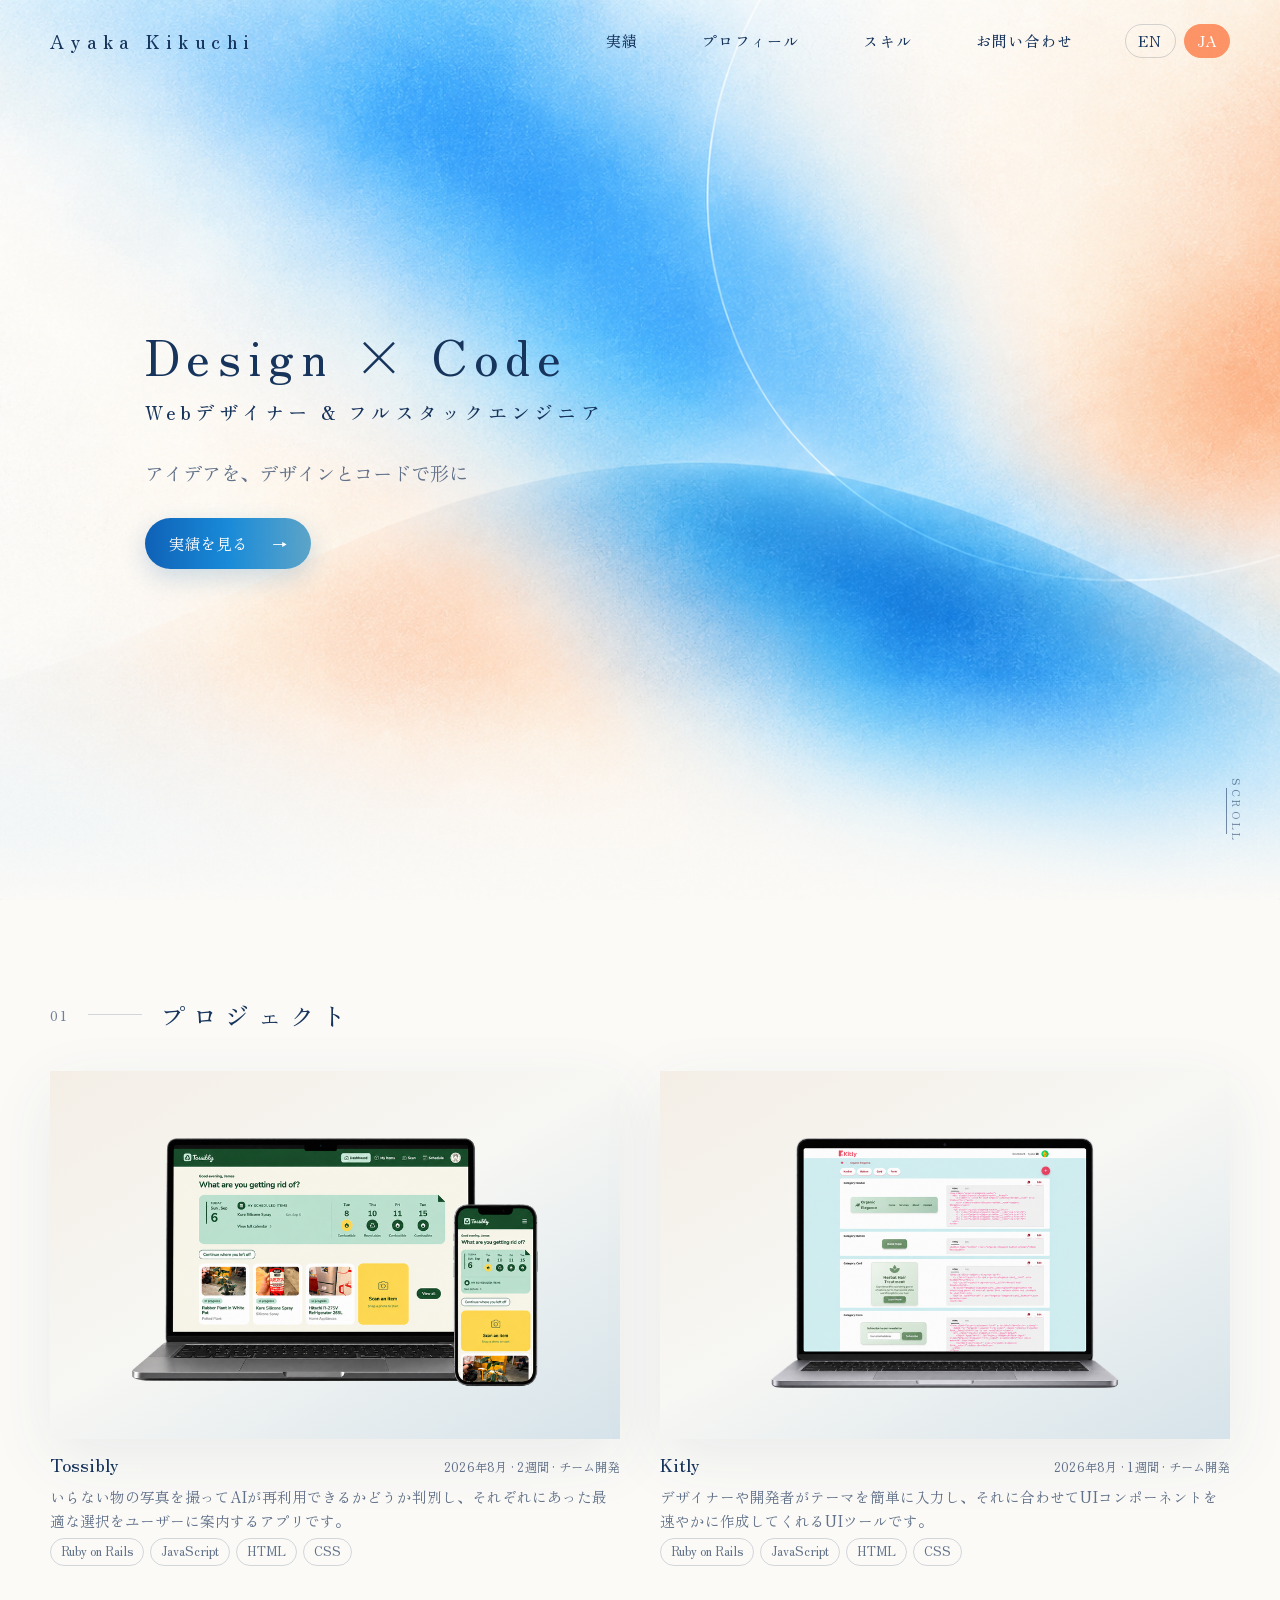
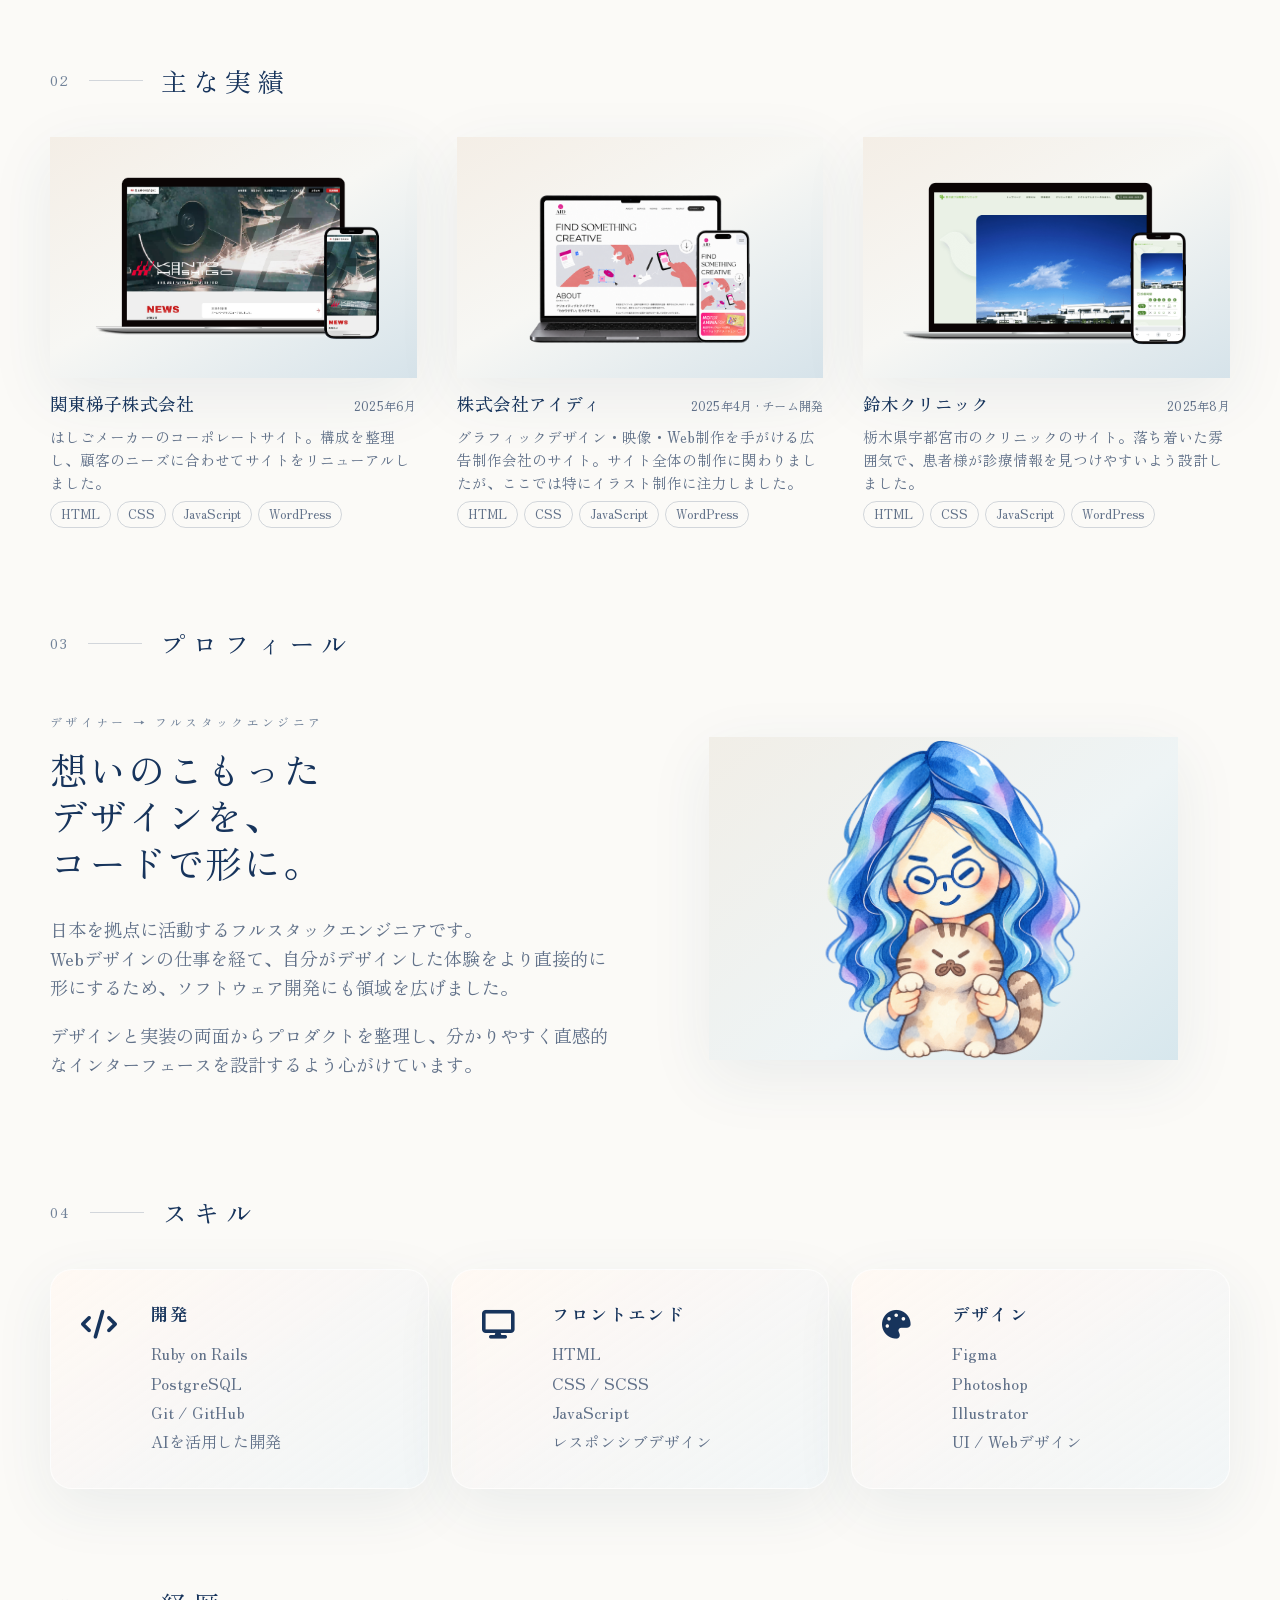
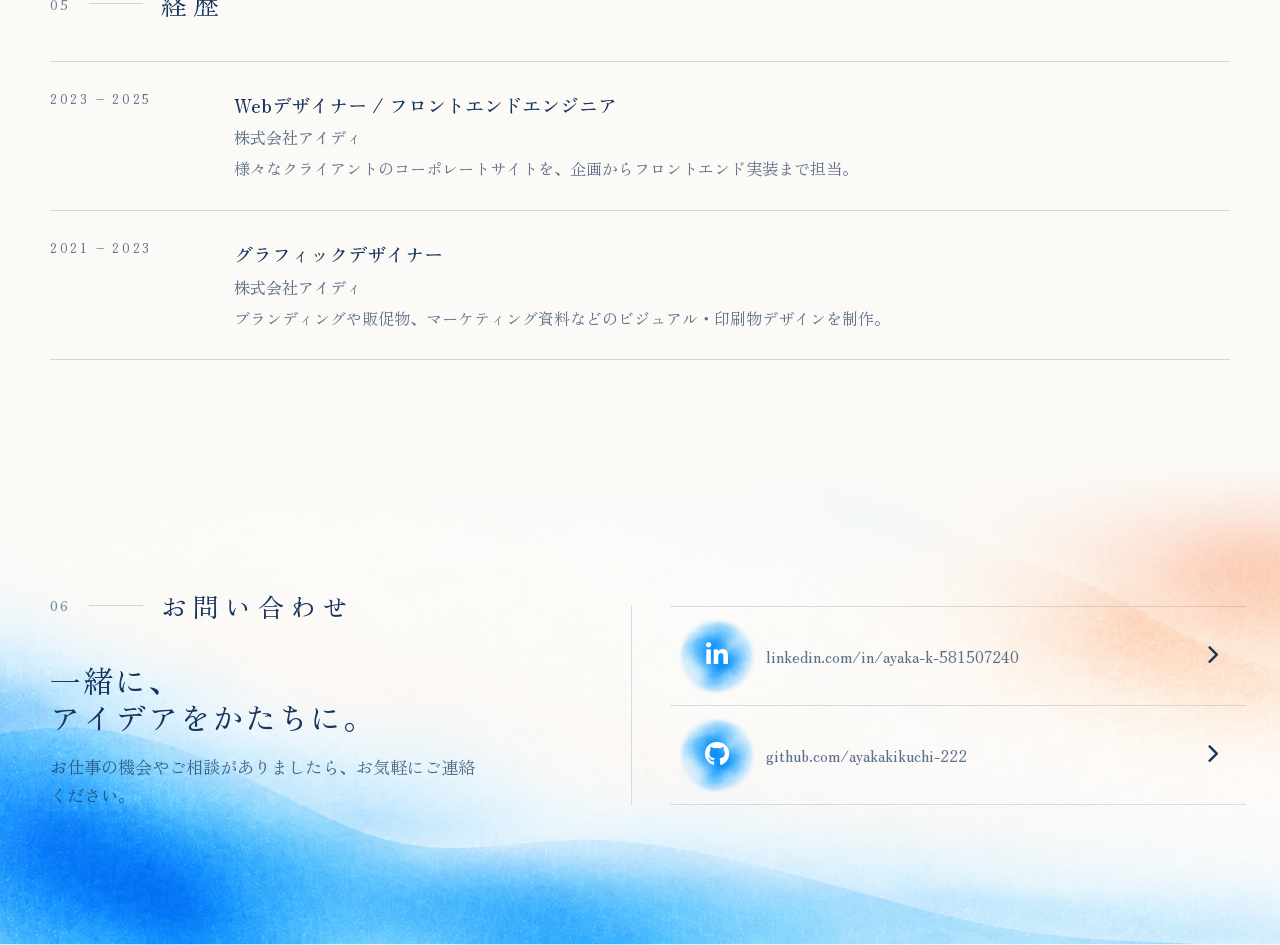
==== commit fbcbe555: "Update project descriptions for Tossibly, Kitly, and Kanto Hashigo - Tossibly/Kitly: clarify what ea" ====
--- a/ja/index.html
+++ b/ja/index.html
@@ -73,7 +73,7 @@
               <h3>Tossibly</h3>
               <span>2026年8月 · 2週間 · チーム開発</span>
             </div>
-            <p class="project-card__desc">捨てる前に、そのモノを手放すべきか判断できるWebアプリ。</p>
+            <p class="project-card__desc">いらない物の写真を撮ってAIが再利用できるかどうか判別し、それぞれにあった最適な選択をユーザーに案内するアプリです。</p>
             <ul class="tech-tags">
               <li>Ruby on Rails</li>
               <li>JavaScript</li>
@@ -92,7 +92,7 @@
               <h3>Kitly</h3>
               <span>2026年8月 · 1週間 · チーム開発</span>
             </div>
-            <p class="project-card__desc">日々のタスクや暮らしをシンプルに整理できる軽量ツール。</p>
+            <p class="project-card__desc">デザイナーや開発者がテーマを簡単に入力し、それに合わせてUIコンポーネントを速やかに作成してくれるUIツールです。</p>
             <ul class="tech-tags">
               <li>Ruby on Rails</li>
               <li>JavaScript</li>
@@ -115,7 +115,7 @@
 
       <div class="project-grid project-grid--small">
         <article class="project-card reveal">
-          <a href="#" class="project-card__visual project-visual project-visual--web01" aria-label="関東梯子株式会社 project">
+          <a href="https://www.845.co.jp/" class="project-card__visual project-visual project-visual--web01" aria-label="関東梯子株式会社 project">
             <img src="../images/kanto845_mock.png" alt="関東梯子株式会社 ウェブサイトのモックアップ" />
           </a>
           <div class="project-card__meta">
@@ -123,7 +123,7 @@
               <h3>関東梯子株式会社</h3>
               <span>2025年6月</span>
             </div>
-            <p class="project-card__desc">はしごメーカーのコーポレートサイト。構成を整理し、顧客のニーズに合わせてリニューアルしました。</p>
+            <p class="project-card__desc">はしごメーカーのコーポレートサイト。構成を整理し、顧客のニーズに合わせてサイトをリニューアルしました。</p>
             <ul class="tech-tags">
               <li>HTML</li>
               <li>CSS</li>
@@ -134,7 +134,7 @@
         </article>
 
         <article class="project-card reveal">
-          <a href="#" class="project-card__visual project-visual project-visual--web03" aria-label="株式会社アイディ project">
+          <a href="https://www.aid-design.jp/" class="project-card__visual project-visual project-visual--web03" aria-label="株式会社アイディ project">
             <img src="../images/aid-mockup.png" alt="株式会社アイディ ウェブサイトのモックアップ" />
           </a>
           <div class="project-card__meta">
@@ -153,7 +153,7 @@
         </article>
 
         <article class="project-card reveal">
-          <a href="#" class="project-card__visual project-visual project-visual--web02" aria-label="鈴木クリニック project">
+          <a href="https://www.sdu.co.jp/" class="project-card__visual project-visual project-visual--web02" aria-label="鈴木クリニック project">
             <img src="../images/suzuki_mock.png" alt="鈴木クリニック ウェブサイトのモックアップ" />
           </a>
           <div class="project-card__meta">
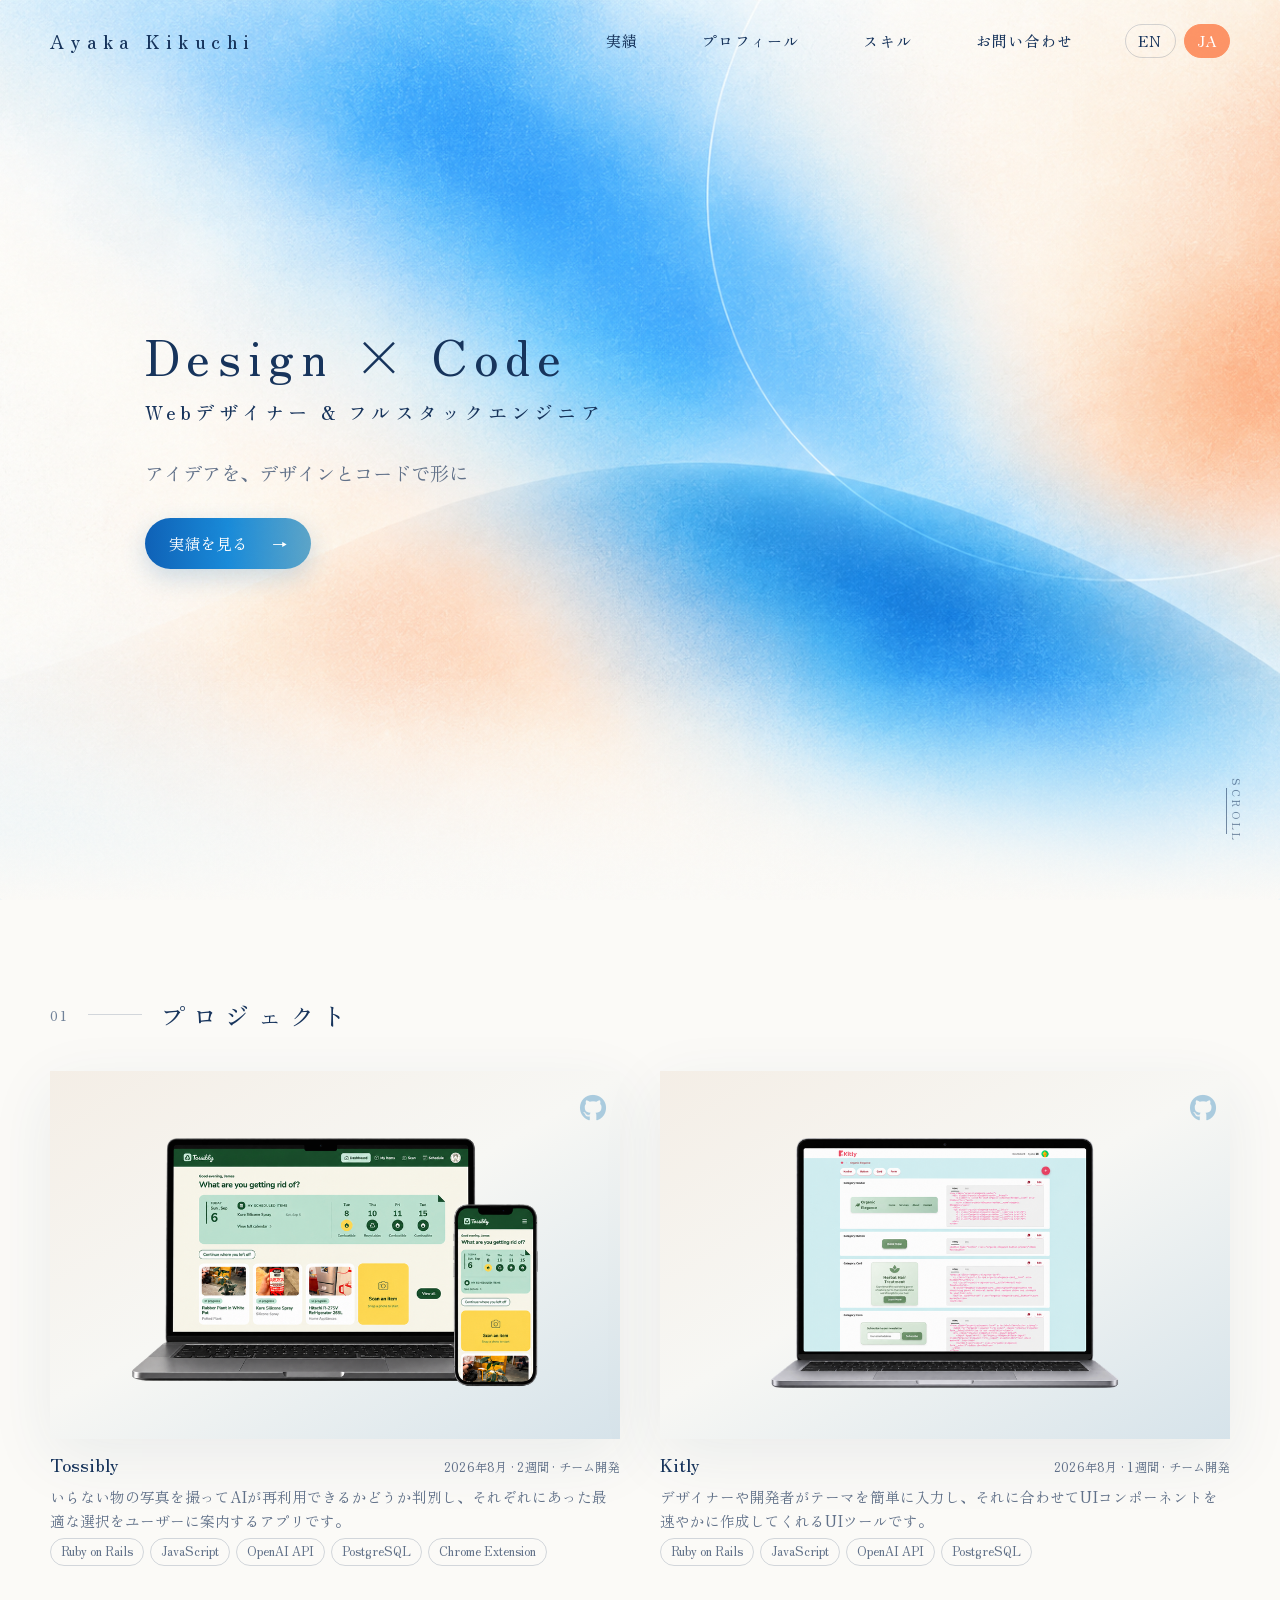
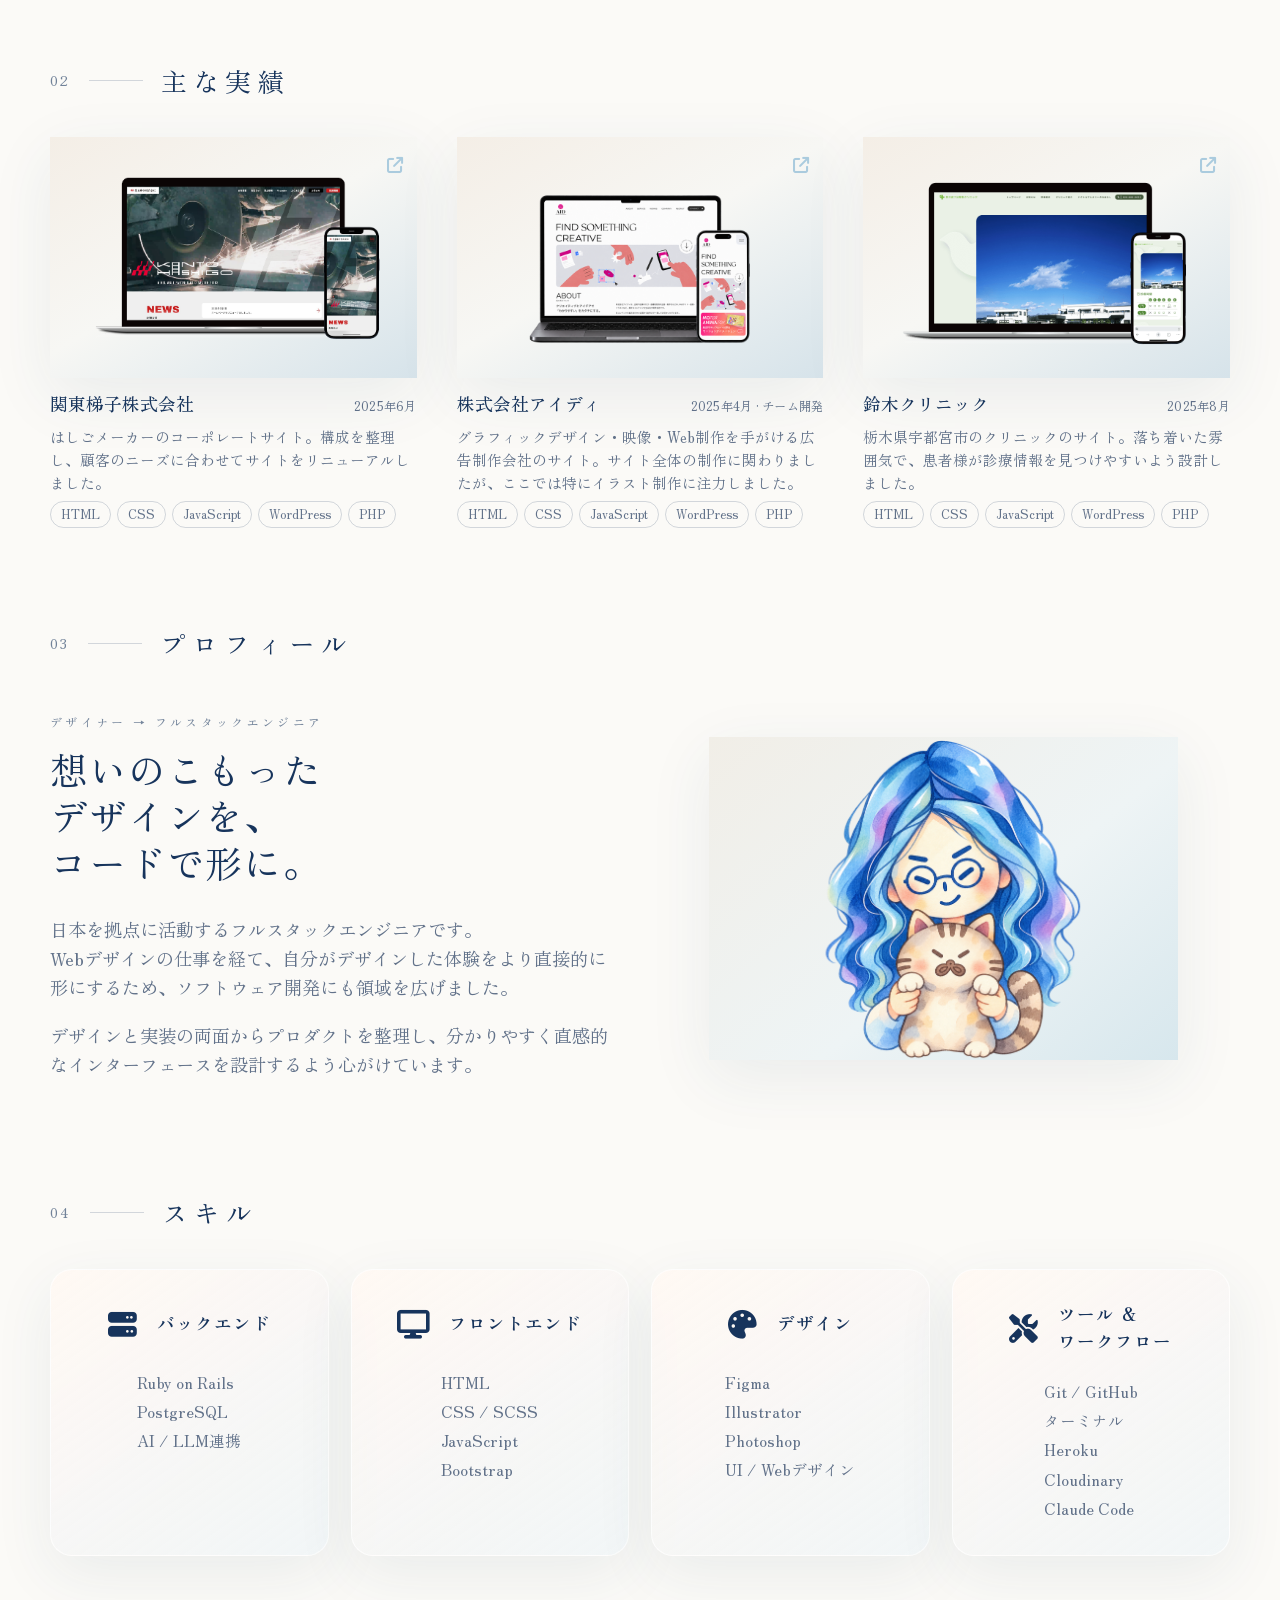
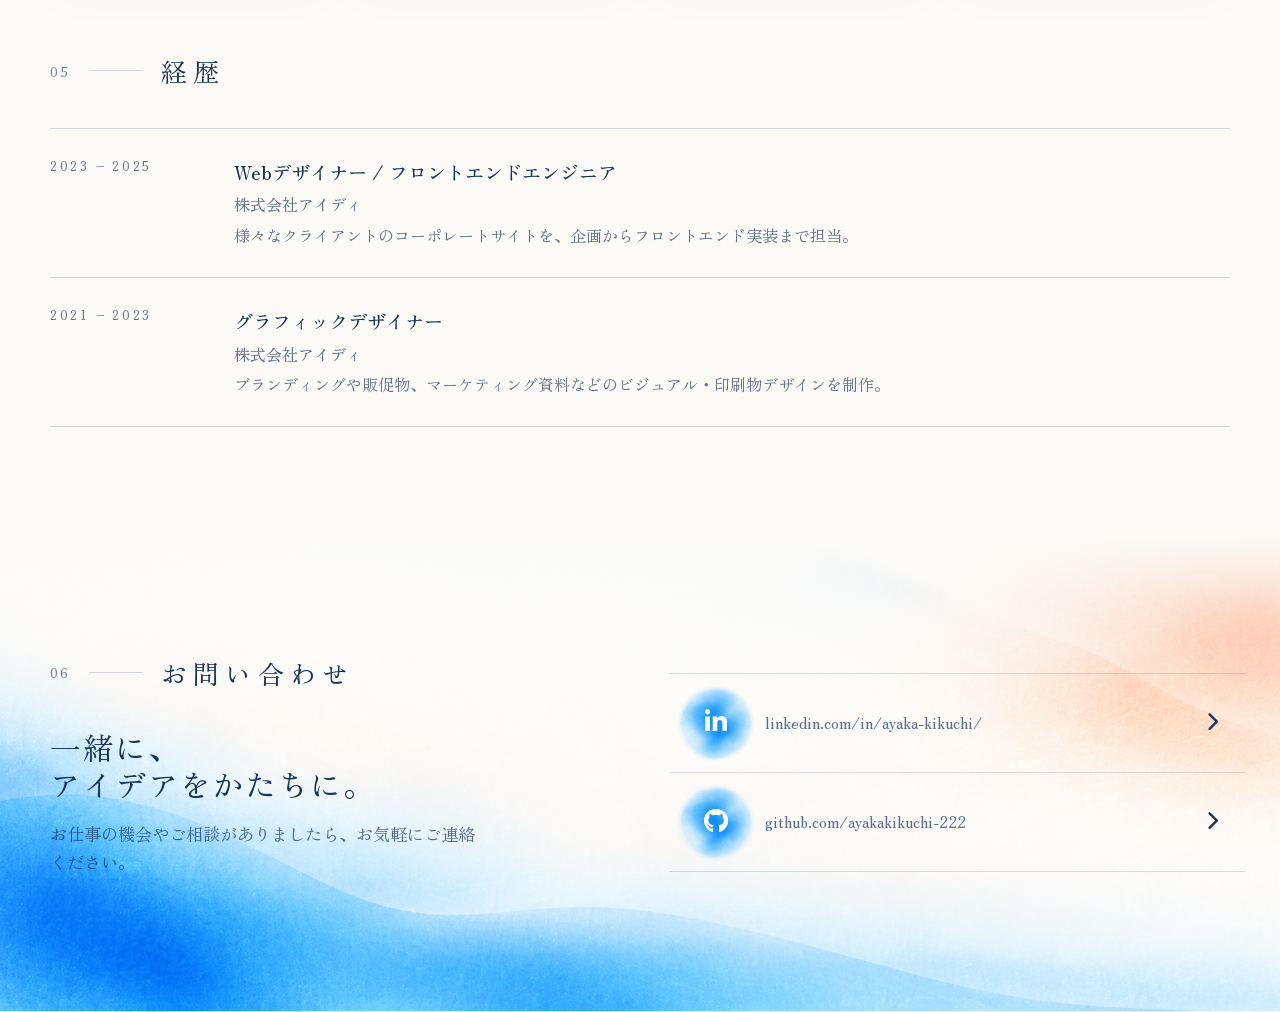
==== commit 95b345cd: "Add external-link icons, expand Skills to 4 categories, update tech tags - Link Tossibly/Kitly proje" ====
--- a/ja/index.html
+++ b/ja/index.html
@@ -65,8 +65,9 @@
 
       <div class="project-grid project-grid--featured">
         <article class="project-card project-card--large reveal">
-          <a class="project-card__visual project-visual project-visual--tossibly" aria-label="Tossibly project">
+          <a href="https://github.com/ayakakikuchi-222/tossibly" rel="noreferrer" class="project-card__visual project-visual project-visual--tossibly" aria-label="Tossibly project">
             <img src="../images/tossibly-mockup.png" alt="Tossibly ウェブサイトのモックアップ" />
+            <span class="project-card__external-icon github"><i class="fa-brands fa-github"></i></span>
           </a>
           <div class="project-card__meta">
             <div class="project-card__meta-top">
@@ -77,15 +78,17 @@
             <ul class="tech-tags">
               <li>Ruby on Rails</li>
               <li>JavaScript</li>
-              <li>HTML</li>
-              <li>CSS</li>
+              <li>OpenAI API</li>
+              <li>PostgreSQL</li>
+              <li>Chrome Extension</li>
             </ul>
           </div>
         </article>
 
         <article class="project-card project-card--large reveal">
-          <a class="project-card__visual project-visual project-visual--kitly" aria-label="Kitly project">
+          <a href="https://github.com/ayakakikuchi-222/kitly" rel="noreferrer" class="project-card__visual project-visual project-visual--kitly" aria-label="Kitly project">
             <img src="../images/kitly-mockup.png" alt="Kitly ウェブサイトのモックアップ" />
+            <span class="project-card__external-icon github"><i class="fa-brands fa-github"></i></span>
           </a>
           <div class="project-card__meta">
             <div class="project-card__meta-top">
@@ -96,8 +99,8 @@
             <ul class="tech-tags">
               <li>Ruby on Rails</li>
               <li>JavaScript</li>
-              <li>HTML</li>
-              <li>CSS</li>
+              <li>OpenAI API</li>
+              <li>PostgreSQL</li>
             </ul>
           </div>
         </article>
@@ -117,6 +120,7 @@
         <article class="project-card reveal">
           <a href="https://www.845.co.jp/" class="project-card__visual project-visual project-visual--web01" aria-label="関東梯子株式会社 project">
             <img src="../images/kanto845_mock.png" alt="関東梯子株式会社 ウェブサイトのモックアップ" />
+            <span class="project-card__external-icon"><i class="fa-solid fa-arrow-up-right-from-square"></i></span>
           </a>
           <div class="project-card__meta">
             <div class="project-card__meta-top">
@@ -129,6 +133,7 @@
               <li>CSS</li>
               <li>JavaScript</li>
               <li>WordPress</li>
+              <li>PHP</li>
             </ul>
           </div>
         </article>
@@ -136,6 +141,7 @@
         <article class="project-card reveal">
           <a href="https://www.aid-design.jp/" class="project-card__visual project-visual project-visual--web03" aria-label="株式会社アイディ project">
             <img src="../images/aid-mockup.png" alt="株式会社アイディ ウェブサイトのモックアップ" />
+            <span class="project-card__external-icon"><i class="fa-solid fa-arrow-up-right-from-square"></i></span>
           </a>
           <div class="project-card__meta">
             <div class="project-card__meta-top">
@@ -148,6 +154,7 @@
               <li>CSS</li>
               <li>JavaScript</li>
               <li>WordPress</li>
+              <li>PHP</li>
             </ul>
           </div>
         </article>
@@ -155,6 +162,7 @@
         <article class="project-card reveal">
           <a href="https://www.sdu.co.jp/" class="project-card__visual project-visual project-visual--web02" aria-label="鈴木クリニック project">
             <img src="../images/suzuki_mock.png" alt="鈴木クリニック ウェブサイトのモックアップ" />
+            <span class="project-card__external-icon"><i class="fa-solid fa-arrow-up-right-from-square"></i></span>
           </a>
           <div class="project-card__meta">
             <div class="project-card__meta-top">
@@ -167,6 +175,7 @@
               <li>CSS</li>
               <li>JavaScript</li>
               <li>WordPress</li>
+              <li>PHP</li>
             </ul>
           </div>
         </article>
@@ -212,35 +221,54 @@
 
       <div class="skill-grid">
         <article class="skill-card reveal">
-          <span class="skill-card__icon"><i class="fa-solid fa-code"></i></span>
-          <div>
-            <h3>開発</h3>
+          <div class="skill-card__header">
+            <span class="skill-card__icon"><i class="fa-solid fa-server"></i></span>
+            <h3>バックエンド</h3>
+          </div>
+          <div class="skill-card__content">
             <p>Ruby on Rails</p>
             <p>PostgreSQL</p>
-            <p>Git / GitHub</p>
-            <p>AIを活用した開発</p>
+            <p>AI / LLM連携</p>
           </div>
         </article>
 
         <article class="skill-card reveal">
-          <span class="skill-card__icon"><i class="fa-solid fa-display"></i></span>
-          <div>
+          <div class="skill-card__header">
+            <span class="skill-card__icon"><i class="fa-solid fa-display"></i></span>
             <h3>フロントエンド</h3>
+          </div>
+          <div class="skill-card__content">
             <p>HTML</p>
             <p>CSS / SCSS</p>
             <p>JavaScript</p>
-            <p>レスポンシブデザイン</p>
+            <p>Bootstrap</p>
           </div>
         </article>
 
         <article class="skill-card reveal">
-          <span class="skill-card__icon"><i class="fa-solid fa-palette"></i></span>
-          <div>
+          <div class="skill-card__header">
+            <span class="skill-card__icon"><i class="fa-solid fa-palette"></i></span>
             <h3>デザイン</h3>
+          </div>
+          <div class="skill-card__content">
             <p>Figma</p>
+            <p>Illustrator</p>
             <p>Photoshop</p>
-            <p>Illustrator</p>
             <p>UI / Webデザイン</p>
+          </div>
+        </article>
+
+        <article class="skill-card reveal">
+          <div class="skill-card__header">
+            <span class="skill-card__icon"><i class="fa-solid fa-screwdriver-wrench"></i></span>
+            <h3>ツール &amp; <br>ワークフロー</h3>
+          </div>
+          <div class="skill-card__content">
+            <p>Git / GitHub</p>
+            <p>ターミナル</p>
+            <p>Heroku</p>
+            <p>Cloudinary</p>
+            <p>Claude Code</p>
           </div>
         </article>
       </div>
@@ -319,9 +347,9 @@
         </div>
 
         <div class="contact-links reveal">
-          <a href="https://www.linkedin.com/in/ayaka-k-581507240/" target="_blank" rel="noreferrer">
+          <a href="https://www.linkedin.com/in/ayaka-kikuchi/" target="_blank" rel="noreferrer">
             <span class="contact-links__icon"><i class="fa-brands fa-linkedin-in"></i></span>
-            <strong>linkedin.com/in/ayaka-k-581507240</strong>
+            <strong>linkedin.com/in/ayaka-kikuchi/</strong>
             <i class="contact-links__arrow fa-solid fa-chevron-right"></i>
           </a>
           <a href="https://github.com/ayakakikuchi-222" target="_blank" rel="noreferrer">
--- a/style.css
+++ b/style.css
@@ -23,6 +23,8 @@
 html {
   scroll-behavior: smooth;
   font-size: 120%;
+  background: var(--paper);
+  overscroll-behavior-y: none;
 }
 
 body {
@@ -61,8 +63,7 @@
   -webkit-tap-highlight-color: transparent;
 }
 
-.section-shell,
-.site-header {
+.section-shell {
   width: min(1180px, calc(100% - 64px));
   margin-inline: auto;
 }
@@ -76,14 +77,22 @@
   top: 0;
   left: 0;
   right: 0;
+  padding-inline: max(32px, calc((100% - 1180px) / 2));
   z-index: 50;
+}
+
+.site-header::before {
+  content: "";
+  position: absolute;
+  inset: 0;
+  z-index: -1;
   background: rgba(251, 250, 247, 0);
   backdrop-filter: blur(0px);
   -webkit-backdrop-filter: blur(0px);
   transition: background .4s ease, backdrop-filter .4s ease, -webkit-backdrop-filter .4s ease;
 }
 
-.site-header.is-scrolled {
+.site-header.is-scrolled::before {
   background: rgba(251, 250, 247, 0.68);
   backdrop-filter: blur(16px);
   -webkit-backdrop-filter: blur(16px);
@@ -147,14 +156,36 @@
   border: 0;
   background: transparent;
   padding: 8px;
+  position: relative;
+  width: 38px;
+  height: 38px;
 }
 
 .menu-toggle span {
+  position: absolute;
+  left: 8px;
   width: 22px;
   height: 1px;
   background: var(--ink);
-  display: block;
-  margin: 5px 0;
+  transition: transform .25s ease, top .25s ease;
+}
+
+.menu-toggle span:first-child {
+  top: 14px;
+}
+
+.menu-toggle span:last-child {
+  top: 23px;
+}
+
+.menu-toggle.is-active span:first-child {
+  top: 18px;
+  transform: rotate(45deg);
+}
+
+.menu-toggle.is-active span:last-child {
+  top: 18px;
+  transform: rotate(-45deg);
 }
 
 .hero {
@@ -355,12 +386,6 @@
   opacity: .7;
 }
 
-/* No link yet for these two — keep opacity unchanged on hover */
-a.project-visual--tossibly:hover,
-a.project-visual--kitly:hover {
-  opacity: 1;
-}
-
 .project-card__visual img {
   width: 100%;
   height: 100%;
@@ -381,6 +406,23 @@
   pointer-events: none;
 }
 
+.project-card__external-icon {
+  position: absolute;
+  top: 14px;
+  right: 14px;
+  z-index: 4;
+  color: #fff;
+  font-size: .85rem;
+  pointer-events: none;
+}
+
+.project-card__external-icon i {
+  /* color: var(--blue-light); */
+  color: #aacbde;
+}
+.project-card__external-icon.github {
+  font-size: 1.4em;
+}
 .project-card__meta {
   margin-top: 12px;
 }
@@ -544,7 +586,7 @@
 
 .skill-grid {
   display: grid;
-  grid-template-columns: repeat(3, 1fr);
+  grid-template-columns: repeat(4, 1fr);
   gap: 22px;
 }
 
@@ -553,26 +595,41 @@
   border-radius: var(--radius);
   padding: 30px;
   display: flex;
-  align-items: flex-start;
-  gap: 28px;
+  flex-direction: column;
+  gap: 20px;
   /* background: linear-gradient(145deg, rgba(255,255,255,.84), rgba(232,241,246,.7)); */
   background: linear-gradient(145deg, rgba(255, 248, 243, 0.88), rgba(238, 244, 247, 0.72));
   border: 1px solid rgba(255,255,255,.7);
   box-shadow: var(--shadow);
 }
 
+.skill-card__header {
+  display: flex;
+  align-items: center;
+  justify-content: center;
+  gap: 20px;
+  width: 100%;
+}
+
 .skill-card__icon {
-  min-width: 42px;
   font-size: 1.5rem;
 }
 
 .skill-card h3 {
-  margin: 0 0 14px;
+  margin: 0;
   font-size: .9rem;
   letter-spacing: .12em;
-}
-
-.skill-card p {
+  width: fit-content;
+}
+
+.skill-card__content {
+  width: max-content;
+  max-width: 100%;
+  margin: 0 auto;
+  text-align: left;
+}
+
+.skill-card__content p {
   margin: 4px 0;
   color: var(--ink-soft);
   font-size: .82rem;
@@ -671,7 +728,6 @@
 }
 
 .contact-links {
-  border-left: 1px solid rgba(23,52,92,.15);
   padding-left: 54px;
 }
 
@@ -754,13 +810,13 @@
 }
 
 @media (max-width: 900px) {
-  .section-shell,
-  .site-header {
+  .section-shell {
     width: min(100% - 36px, 760px);
   }
 
   .site-header {
     height: 72px;
+    padding-inline: max(18px, calc((100% - 760px) / 2));
   }
 
   .menu-toggle {
@@ -772,12 +828,17 @@
   .site-nav {
     position: fixed;
     inset: 0;
+    width: 100%;
+    height: 100vh;
+    z-index: 55;
     display: flex;
     flex-direction: column;
+    align-items: center;
     justify-content: center;
     gap: 28px;
-    background: rgba(251,250,247,.96);
+    background: rgba(255, 255, 255, .85);
     backdrop-filter: blur(18px);
+    -webkit-backdrop-filter: blur(18px);
     opacity: 0;
     visibility: hidden;
     transition: opacity .25s ease, visibility .25s ease;
@@ -789,12 +850,50 @@
   }
 
   .site-nav a {
-    font-size: 1.25rem;
+    font-size: 1.1rem;
+    padding: 4px 24px;
+    text-align: center;
   }
 
   .hero {
-    min-height: 100vh;
+    min-height: 0;
+    height: 75vh;
     background-image: url("images/hero-bg-mobile.png");
+  }
+
+  #work {
+    padding-top: 0;
+  }
+
+  #work .section-heading,
+  #work .project-grid--featured,
+  #selected-works .section-heading,
+  #selected-works .project-grid--small,
+  #about .section-heading,
+  #about .about-grid,
+  #skills .section-heading,
+  #skills .skill-grid,
+  .experience .section-heading,
+  .experience .experience-list {
+    width: 90%;
+    margin-inline: auto;
+  }
+
+  .section-heading {
+    margin-bottom: 22px;
+  }
+
+  #selected-works .section-heading {
+    margin-bottom: 20px;
+  }
+
+  .project-card__meta-top {
+    flex-direction: column;
+    gap: 8px;
+  }
+
+  .project-card__meta-top > span {
+    text-align: left;
   }
 
   .hero-inner {
@@ -839,16 +938,65 @@
     padding-bottom: 80px;
   }
 
+  .contact-copy,
+  .contact-links {
+    width: 90%;
+    margin-inline: auto;
+  }
+
   .contact-links {
     border-left: 0;
     padding-left: 0;
   }
+
+  .reveal.is-visible {
+    margin: 0 auto;
+  }
+
+  .skill-card {
+    width: 100%;
+  }
+
+  .experience {
+    padding-bottom: 0;
+  }
+}
+
+/* Tablet only — between the mobile breakpoint above and the phone-specific one below */
+@media (min-width: 621px) and (max-width: 900px) {
+  .project-grid--featured,
+  .project-grid--small {
+    grid-template-columns: repeat(2, minmax(0, 1fr));
+  }
+
+  .about-art {
+    width: 70%;
+  }
+
+  .skill-grid {
+    grid-template-columns: repeat(2, minmax(0, 1fr));
+  }
+
+  .experience-list {
+    border-top: 0;
+  }
+
+  .contact-links a:first-child {
+    border-top: 0;
+  }
 }
 
 @media (max-width: 620px) {
-  .section-shell,
+  .section-shell {
+    width: min(100% - 28px, 560px);
+  }
+
   .site-header {
-    width: min(100% - 28px, 560px);
+    padding-inline: max(14px, calc((100% - 560px) / 2));
+  }
+
+  .hero {
+    height: 90vh;
   }
 
   .hero-inner {
@@ -903,9 +1051,17 @@
     gap: 10px;
   }
 
+  .experience-list {
+    border-top: 0;
+  }
+
   .contact-links a {
     grid-template-columns: 72px 1fr 18px;
     gap: 10px;
+  }
+
+  .contact-links a:first-child {
+    border-top: 0;
   }
 
   .contact-links strong {
